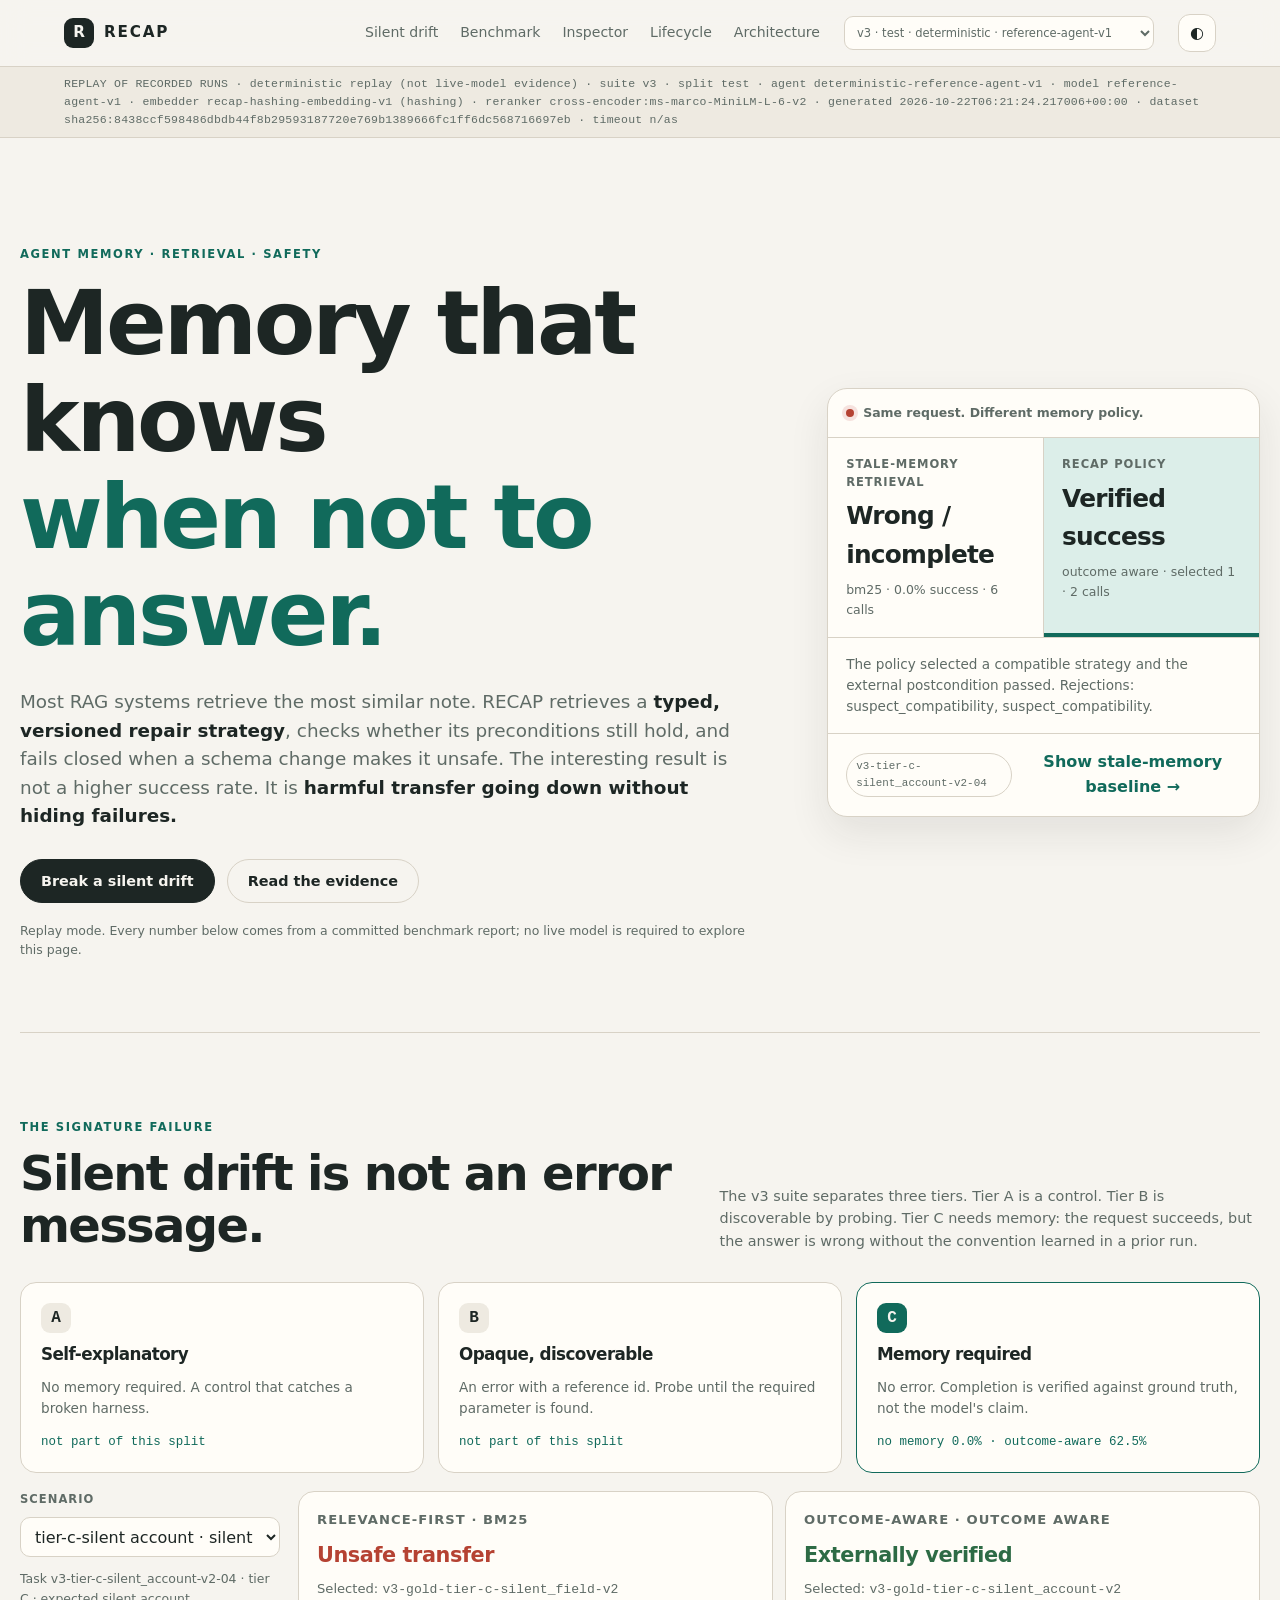
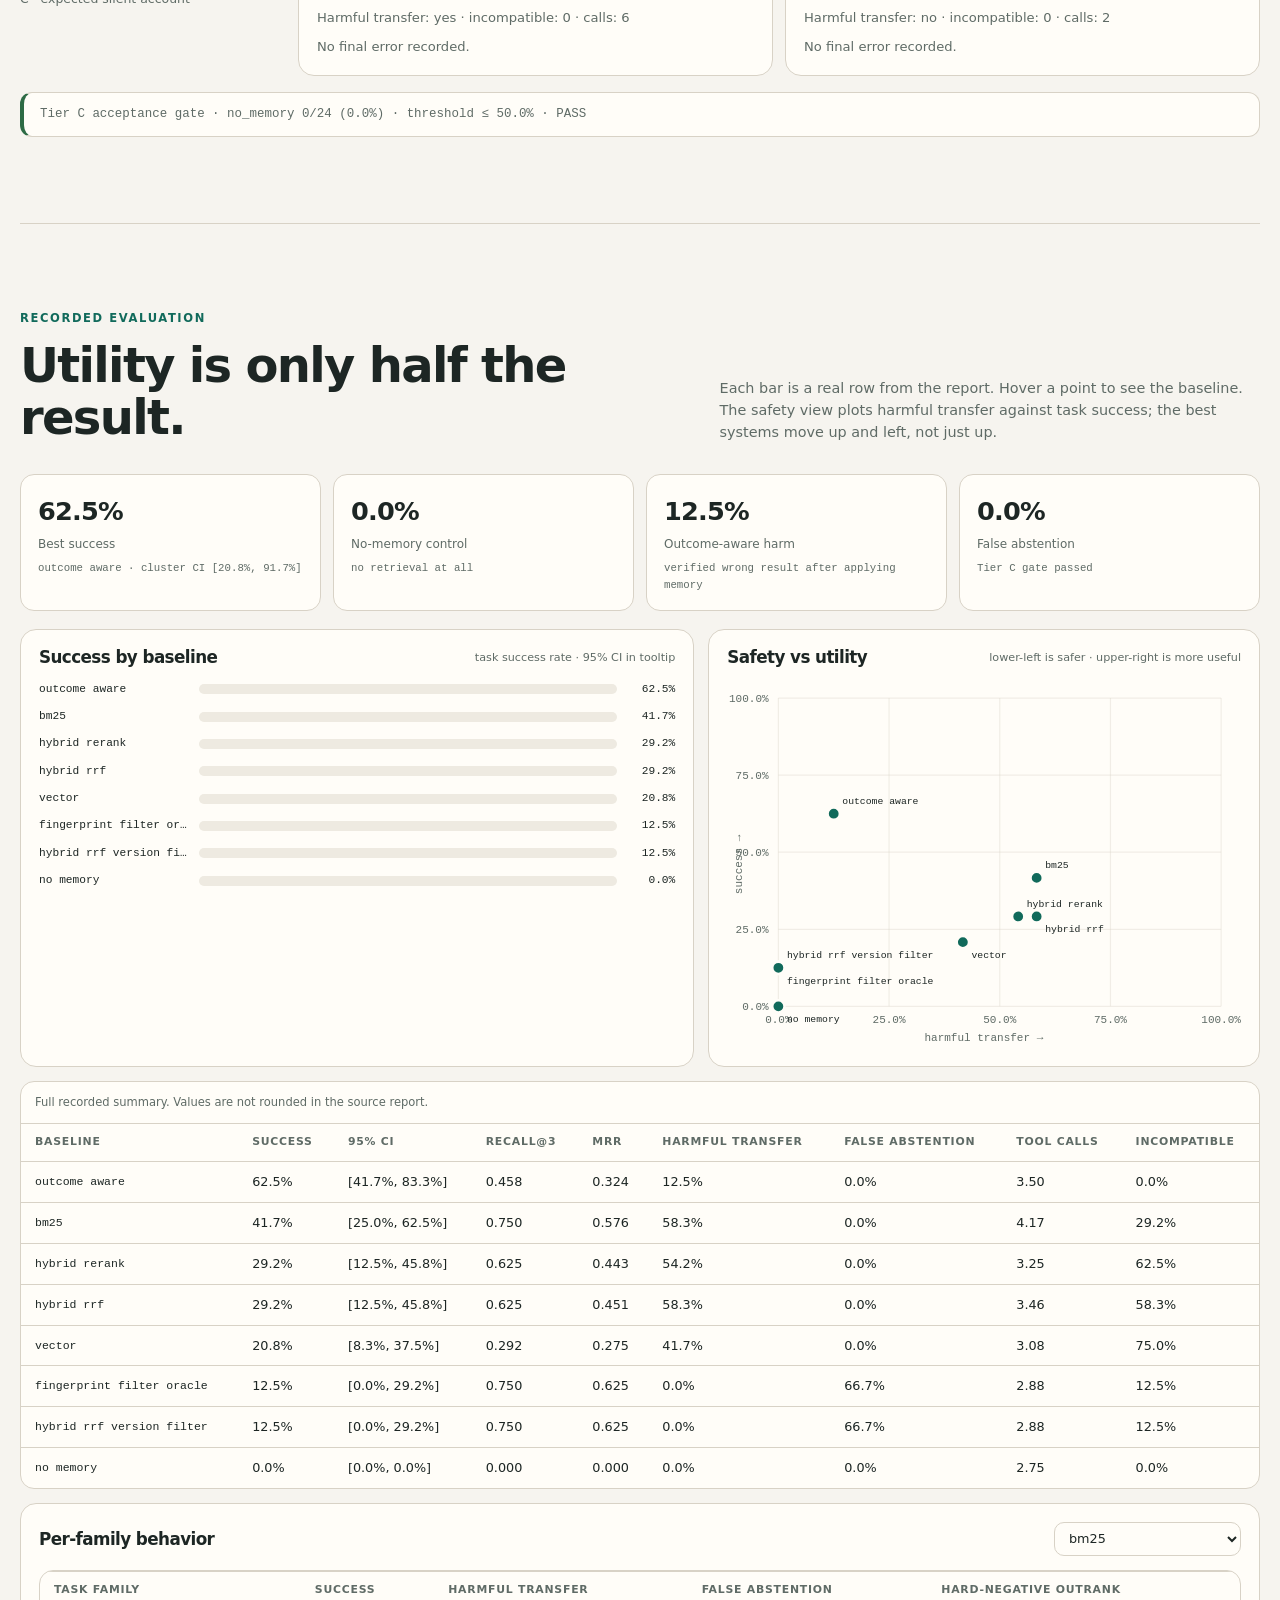
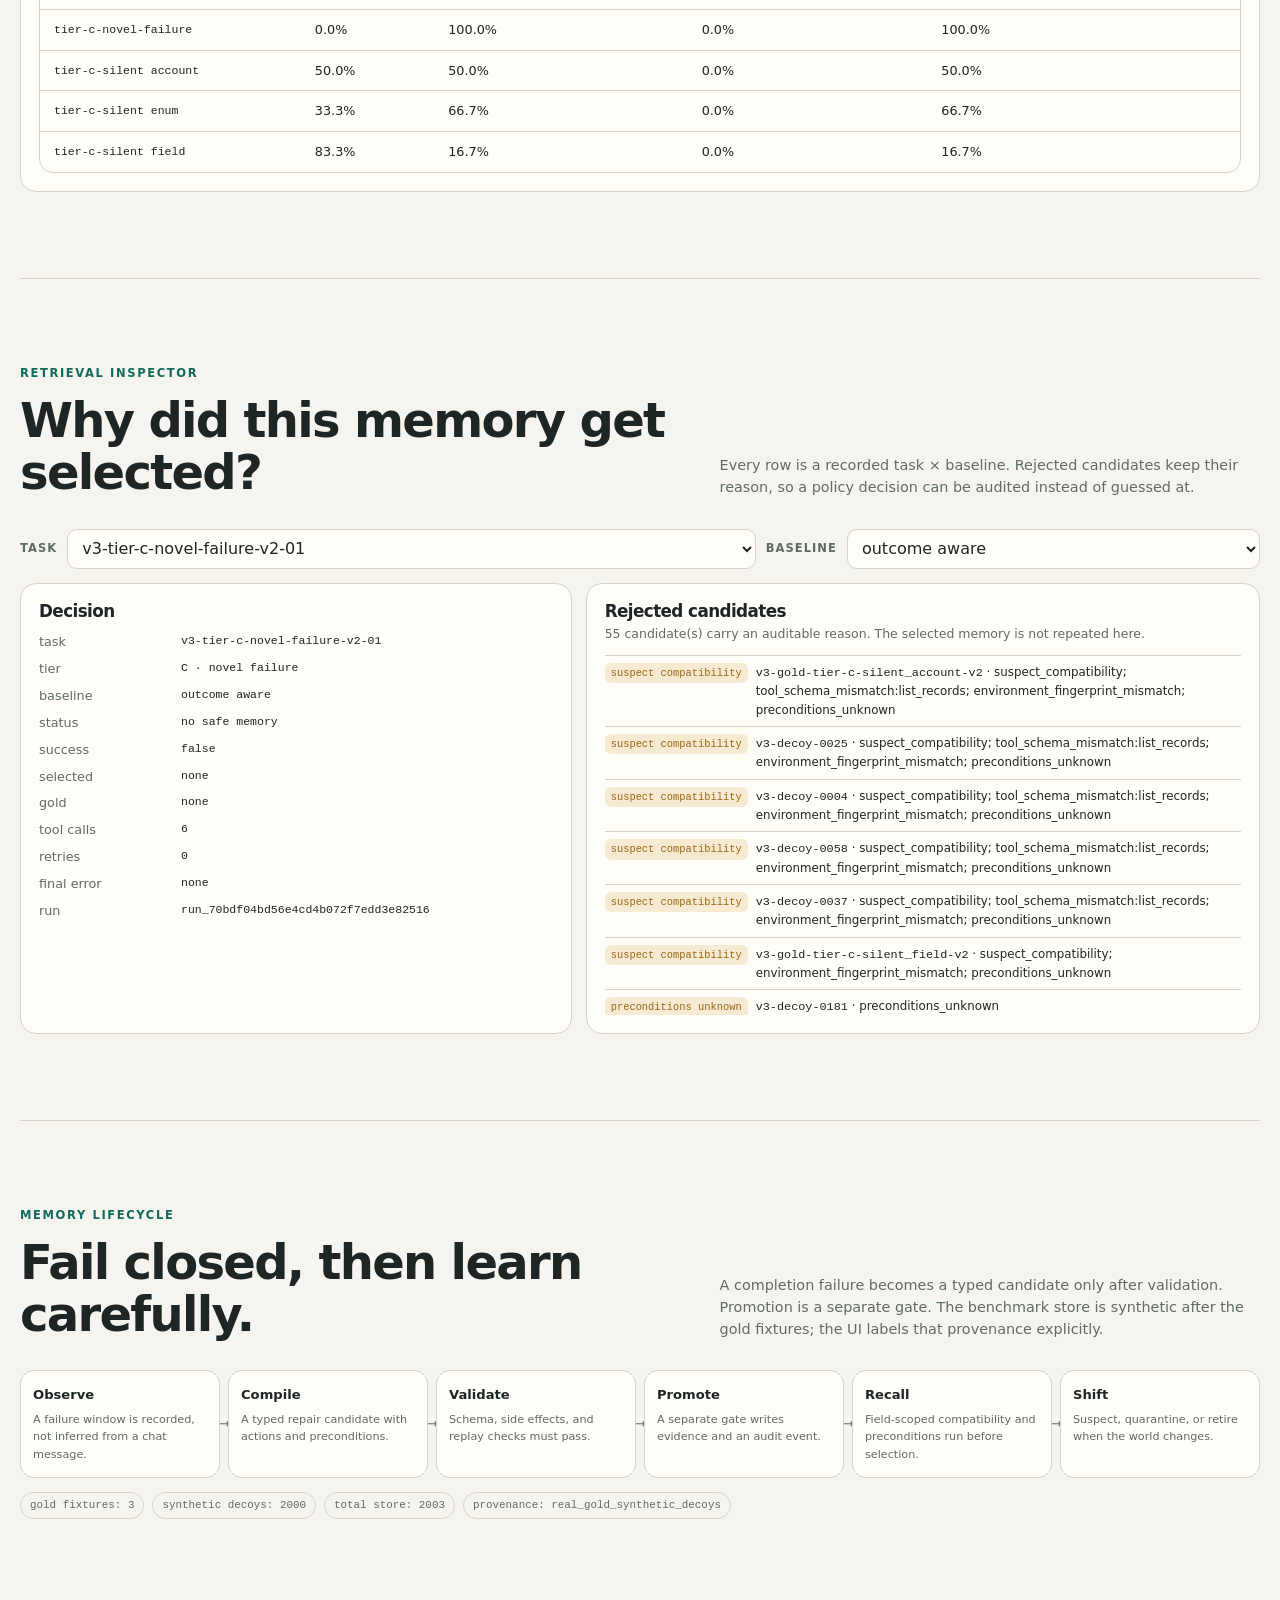
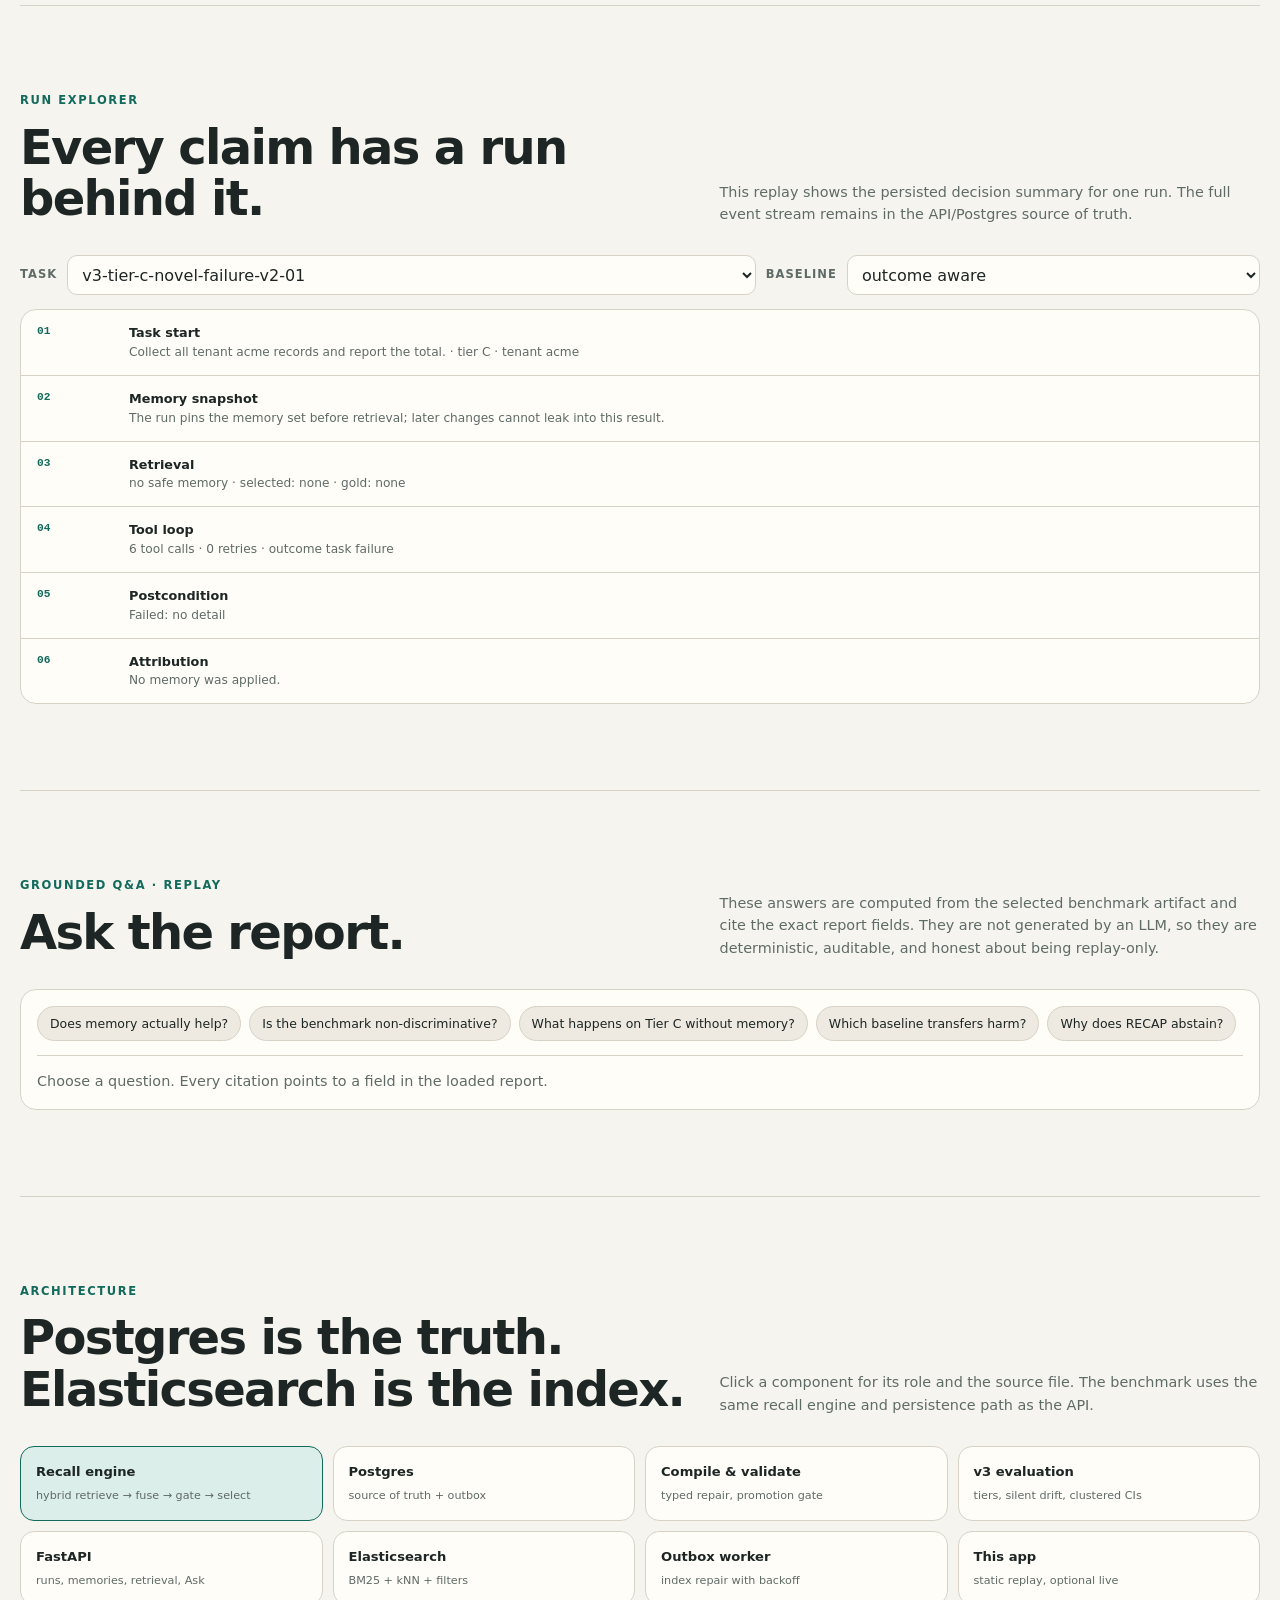
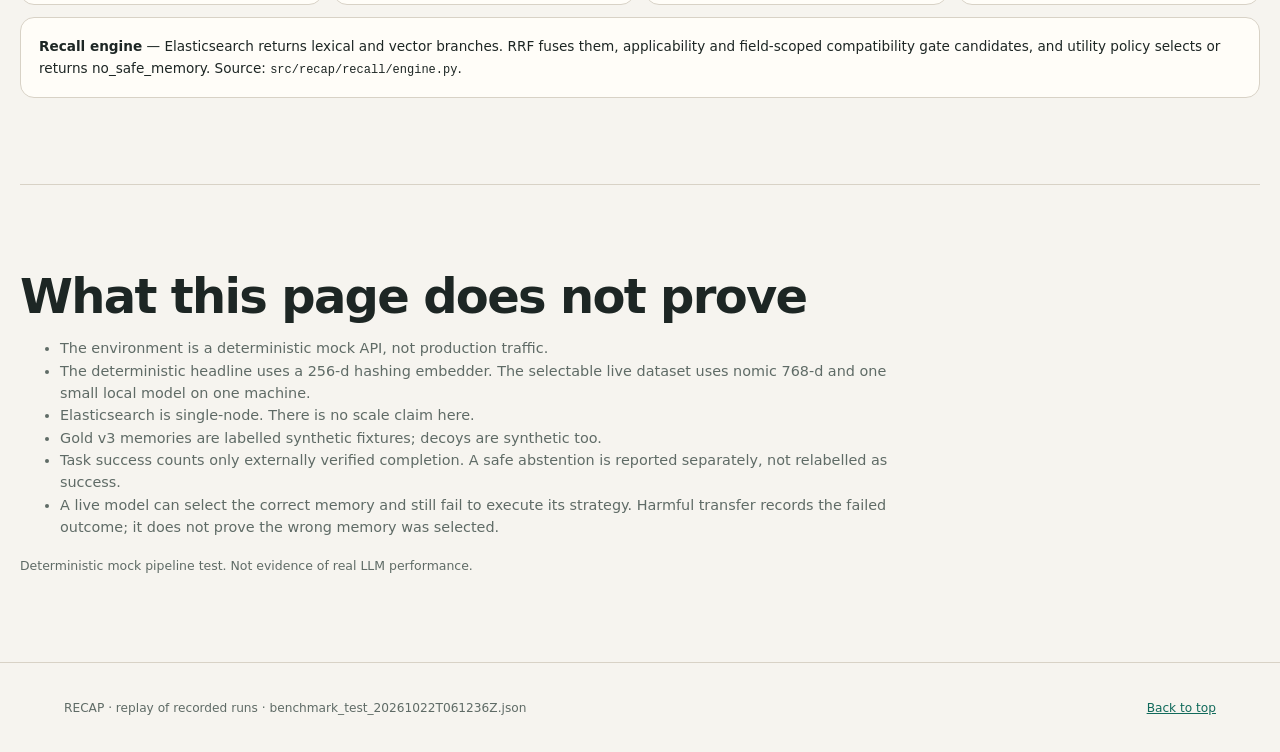
==== web/index.html @ ea6b13fa "Complete v3 benchmark, live evidence, replay app, and packaging" ====
<!doctype html>
<html lang="en">
  <head>
    <meta charset="utf-8" />
    <meta name="viewport" content="width=device-width, initial-scale=1" />
    <meta name="color-scheme" content="dark light" />
    <meta
      name="description"
      content="RECAP: inspect silent drift, retrieval decisions, and safety-vs-utility tradeoffs from recorded agent-memory benchmark runs."
    />
    <title>RECAP — agent memory that knows when not to answer</title>
    <link rel="icon" href="favicon.svg" type="image/svg+xml" />
    <link rel="stylesheet" href="styles.css" />
  </head>
  <body>
    <a class="skip-link" href="#main">Skip to content</a>
    <header class="site-header">
      <a class="brand" href="#top" aria-label="RECAP home">
        <span class="brand-mark" aria-hidden="true">R</span>
        <span>RECAP</span>
      </a>
      <nav aria-label="Primary navigation">
        <a href="#drift">Silent drift</a>
        <a href="#benchmark">Benchmark</a>
        <a href="#inspector">Inspector</a>
        <a href="#lifecycle">Lifecycle</a>
        <a href="#architecture">Architecture</a>
      </nav>
      <select class="dataset-select" id="dataset-select" aria-label="Recorded dataset"></select>
      <button class="theme-toggle" id="theme-toggle" type="button" aria-label="Toggle colour theme">
        <span aria-hidden="true">◐</span>
      </button>
    </header>

    <div class="provenance" id="provenance" role="status">
      Loading recorded run provenance…
    </div>

    <main id="main">
      <section class="hero" id="top">
        <div class="hero-copy">
          <p class="eyebrow">Agent memory · retrieval · safety</p>
          <h1>Memory that knows<br /><span>when not to answer.</span></h1>
          <p class="lede">
            Most RAG systems retrieve the most similar note. RECAP retrieves a
            <strong>typed, versioned repair strategy</strong>, checks whether its
            preconditions still hold, and fails closed when a schema change makes
            it unsafe. The interesting result is not a higher success rate. It is
            <strong>harmful transfer going down without hiding failures.</strong>
          </p>
          <div class="hero-actions">
            <a class="button primary" href="#drift">Break a silent drift</a>
            <a class="button ghost" href="#benchmark">Read the evidence</a>
          </div>
          <p class="micro">
            Replay mode. Every number below comes from a committed benchmark
            report; no live model is required to explore this page.
          </p>
        </div>
        <aside class="hero-card" aria-labelledby="hero-card-title">
          <div class="card-topline">
            <span class="dot danger"></span>
            <span id="hero-card-title">Same request. Different memory policy.</span>
          </div>
          <div class="compare-grid">
            <button class="compare-option" data-hero="naive" type="button">
              <span class="compare-label">Stale-memory retrieval</span>
              <strong id="hero-naive-result">—</strong>
              <span id="hero-naive-detail">—</span>
            </button>
            <button class="compare-option active" data-hero="recap" type="button">
              <span class="compare-label">RECAP policy</span>
              <strong id="hero-recap-result">—</strong>
              <span id="hero-recap-detail">—</span>
            </button>
          </div>
          <div class="hero-explain" id="hero-explain">
            The legacy parameter is accepted but silently ignored. The result looks
            successful while the record set is incomplete.
          </div>
          <div class="hero-footer">
            <span class="chip" id="hero-task">recorded task</span>
            <button class="link-button" id="hero-swap" type="button">Swap outcome →</button>
          </div>
        </aside>
      </section>

      <section class="section" id="drift">
        <div class="section-heading">
          <div>
            <p class="eyebrow">The signature failure</p>
            <h2>Silent drift is not an error message.</h2>
          </div>
          <p class="section-note">
            The v3 suite separates three tiers. Tier A is a control. Tier B is
            discoverable by probing. Tier C needs memory: the request succeeds, but
            the answer is wrong without the convention learned in a prior run.
          </p>
        </div>

        <div class="tier-grid" id="tier-grid">
          <article class="tier-card">
            <span class="tier">A</span>
            <h3>Self-explanatory</h3>
            <p>No memory required. A control that catches a broken harness.</p>
            <div class="tier-stat" id="tier-a">—</div>
          </article>
          <article class="tier-card">
            <span class="tier">B</span>
            <h3>Opaque, discoverable</h3>
            <p>An error with a reference id. Probe until the required parameter is found.</p>
            <div class="tier-stat" id="tier-b">—</div>
          </article>
          <article class="tier-card tier-c">
            <span class="tier">C</span>
            <h3>Memory required</h3>
            <p>No error. Completion is verified against ground truth, not the model's claim.</p>
            <div class="tier-stat" id="tier-c">—</div>
          </article>
        </div>

        <div class="drift-panel">
          <div class="drift-controls">
            <label for="drift-scenario">Scenario</label>
            <select id="drift-scenario"></select>
            <p class="hint" id="drift-hint">
              Pick a silent scenario to compare a relevance-only baseline with the
              outcome-aware policy on the same recorded task.
            </p>
          </div>
          <div class="drift-comparison" id="drift-comparison"></div>
        </div>

        <div class="gate" id="gate" aria-live="polite">Checking the v3 acceptance gate…</div>
      </section>

      <section class="section" id="benchmark">
        <div class="section-heading">
          <div>
            <p class="eyebrow">Recorded evaluation</p>
            <h2>Utility is only half the result.</h2>
          </div>
          <p class="section-note">
            Each bar is a real row from the report. Hover a point to see the
            baseline. The safety view plots harmful transfer against task success;
            the best systems move up and left, not just up.
          </p>
        </div>

        <div class="stat-row" id="stat-row"></div>

        <div class="chart-grid">
          <article class="panel">
            <div class="panel-heading">
              <h3>Success by baseline</h3>
              <span class="panel-caption">task success rate · 95% CI in tooltip</span>
            </div>
            <div class="bars" id="success-bars" role="img" aria-label="Task success rate by baseline"></div>
          </article>
          <article class="panel">
            <div class="panel-heading">
              <h3>Safety vs utility</h3>
              <span class="panel-caption">lower-left is safer · upper-right is more useful</span>
            </div>
            <div class="scatter-wrap">
              <svg id="scatter" viewBox="0 0 420 300" role="img" aria-label="Harmful transfer versus task success"></svg>
            </div>
          </article>
        </div>

        <div class="table-wrap">
          <table>
            <caption>Full recorded summary. Values are not rounded in the source report.</caption>
            <thead>
              <tr>
                <th scope="col">Baseline</th>
                <th scope="col">Success</th>
                <th scope="col">95% CI</th>
                <th scope="col">Recall@3</th>
                <th scope="col">MRR</th>
                <th scope="col">Harmful transfer</th>
                <th scope="col">False abstention</th>
                <th scope="col">Tool calls</th>
                <th scope="col">Incompatible</th>
              </tr>
            </thead>
            <tbody id="summary-body"></tbody>
          </table>
        </div>

        <div class="panel family-panel">
          <div class="panel-heading">
            <h3>Per-family behavior</h3>
            <select id="family-baseline" aria-label="Baseline for family table"></select>
          </div>
          <div class="table-wrap">
            <table>
              <thead>
                <tr>
                  <th scope="col">Task family</th>
                  <th scope="col">Success</th>
                  <th scope="col">Harmful transfer</th>
                  <th scope="col">False abstention</th>
                  <th scope="col">Hard-negative outrank</th>
                </tr>
              </thead>
              <tbody id="family-body"></tbody>
            </table>
          </div>
        </div>
      </section>

      <section class="section" id="inspector">
        <div class="section-heading">
          <div>
            <p class="eyebrow">Retrieval inspector</p>
            <h2>Why did this memory get selected?</h2>
          </div>
          <p class="section-note">
            Every row is a recorded task × baseline. Rejected candidates keep their
            reason, so a policy decision can be audited instead of guessed at.
          </p>
        </div>
        <div class="inspector-controls">
          <label for="inspect-task">Task</label>
          <select id="inspect-task"></select>
          <label for="inspect-baseline">Baseline</label>
          <select id="inspect-baseline"></select>
        </div>
        <div class="inspector" id="inspector-content"></div>
      </section>

      <section class="section" id="lifecycle">
        <div class="section-heading">
          <div>
            <p class="eyebrow">Memory lifecycle</p>
            <h2>Fail closed, then learn carefully.</h2>
          </div>
          <p class="section-note">
            A completion failure becomes a typed candidate only after validation.
            Promotion is a separate gate. The benchmark store is synthetic after
            the gold fixtures; the UI labels that provenance explicitly.
          </p>
        </div>
        <div class="lifecycle" id="lifecycle-flow" aria-label="Memory lifecycle"></div>
        <div class="store-strip" id="store-strip"></div>
      </section>

      <section class="section" id="runs">
        <div class="section-heading">
          <div>
            <p class="eyebrow">Run explorer</p>
            <h2>Every claim has a run behind it.</h2>
          </div>
          <p class="section-note">
            This replay shows the persisted decision summary for one run. The full
            event stream remains in the API/Postgres source of truth.
          </p>
        </div>
        <div class="inspector-controls">
          <label for="run-task">Task</label>
          <select id="run-task"></select>
          <label for="run-baseline">Baseline</label>
          <select id="run-baseline"></select>
        </div>
        <div class="timeline" id="timeline"></div>
      </section>

      <section class="section" id="ask">
        <div class="section-heading">
          <div>
            <p class="eyebrow">Grounded Q&amp;A · replay</p>
            <h2>Ask the report.</h2>
          </div>
          <p class="section-note">
            These answers are computed from the selected benchmark artifact and
            cite the exact report fields. They are not generated by an LLM, so they
            are deterministic, auditable, and honest about being replay-only.
          </p>
        </div>
        <div class="ask-box">
          <div class="ask-buttons" id="ask-buttons"></div>
          <div class="answer" id="answer" aria-live="polite">
            Choose a question. Every citation points to a field in the loaded report.
          </div>
        </div>
      </section>

      <section class="section" id="architecture">
        <div class="section-heading">
          <div>
            <p class="eyebrow">Architecture</p>
            <h2>Postgres is the truth. Elasticsearch is the index.</h2>
          </div>
          <p class="section-note">
            Click a component for its role and the source file. The benchmark uses
            the same recall engine and persistence path as the API.
          </p>
        </div>
        <div class="architecture" id="architecture-grid"></div>
      </section>

      <section class="section limitations">
        <h2>What this page does not prove</h2>
        <ul>
          <li>The environment is a deterministic mock API, not production traffic.</li>
          <li>The deterministic headline uses a 256-d hashing embedder. The selectable live dataset uses nomic 768-d and one small local model on one machine.</li>
          <li>Elasticsearch is single-node. There is no scale claim here.</li>
          <li>Gold v3 memories are labelled synthetic fixtures; decoys are synthetic too.</li>
          <li>Task success counts only externally verified completion. A safe abstention is reported separately, not relabelled as success.</li>
          <li>A live model can select the correct memory and still fail to execute its strategy. Harmful transfer records the failed outcome; it does not prove the wrong memory was selected.</li>
        </ul>
        <p class="micro" id="limitations-source"></p>
      </section>
    </main>

    <footer class="site-footer">
      <p>RECAP · replay of recorded runs · <span id="footer-source">source pending</span></p>
      <p><a href="#top">Back to top</a></p>
    </footer>

    <script src="app.js" defer></script>
  </body>
</html>
---- web/styles.css ----
:root {
  --bg: #f6f4ef;
  --surface: #fffdf8;
  --surface-2: #eeeae1;
  --ink: #1d2624;
  --muted: #5f6b66;
  --line: #d8d2c6;
  --accent: #116a5b;
  --accent-2: #0d4d43;
  --accent-soft: #dceee9;
  --danger: #b54232;
  --danger-soft: #f6e2de;
  --warn: #9a6614;
  --warn-soft: #f6ead3;
  --ok: #2d6b45;
  --shadow: 0 16px 40px rgba(29, 38, 36, 0.09);
  --radius: 20px;
  --mono: "Cascadia Code", "SFMono-Regular", Consolas, monospace;
  --sans: "Segoe UI", system-ui, -apple-system, sans-serif;
}

[data-theme="dark"] {
  --bg: #101614;
  --surface: #171f1c;
  --surface-2: #202a26;
  --ink: #edf3ef;
  --muted: #a7b5ae;
  --line: #33413b;
  --accent: #5fd0b7;
  --accent-2: #8de8d3;
  --accent-soft: #173a33;
  --danger: #f18d7f;
  --danger-soft: #3b211d;
  --warn: #e7b766;
  --warn-soft: #362b18;
  --ok: #84d9a8;
  --shadow: 0 16px 40px rgba(0, 0, 0, 0.35);
}

* {
  box-sizing: border-box;
}

html {
  scroll-behavior: smooth;
  scroll-padding-top: 88px;
}

body {
  margin: 0;
  background: var(--bg);
  color: var(--ink);
  font-family: var(--sans);
  line-height: 1.55;
  -webkit-font-smoothing: antialiased;
}

a {
  color: inherit;
}

button,
select {
  font: inherit;
}

.skip-link {
  position: absolute;
  left: -999px;
  top: 12px;
  z-index: 20;
  background: var(--surface);
  padding: 10px 16px;
  border-radius: 10px;
}

.skip-link:focus {
  left: 12px;
}

.site-header {
  position: sticky;
  top: 0;
  z-index: 10;
  display: flex;
  align-items: center;
  gap: 24px;
  padding: 14px clamp(18px, 5vw, 64px);
  background: color-mix(in srgb, var(--bg) 88%, transparent);
  backdrop-filter: blur(14px);
  border-bottom: 1px solid var(--line);
}

.brand {
  display: flex;
  align-items: center;
  gap: 10px;
  text-decoration: none;
  font-weight: 800;
  letter-spacing: 0.12em;
  font-size: 0.95rem;
}

.brand-mark {
  display: grid;
  place-items: center;
  width: 30px;
  height: 30px;
  border-radius: 9px;
  background: var(--ink);
  color: var(--bg);
  font-weight: 900;
  letter-spacing: 0;
}

.site-header nav {
  display: flex;
  gap: 22px;
  margin-left: auto;
  font-size: 0.88rem;
}

.site-header nav a {
  color: var(--muted);
  text-decoration: none;
}

.site-header nav a:hover,
.site-header nav a:focus-visible {
  color: var(--accent);
}

.theme-toggle {
  border: 1px solid var(--line);
  background: var(--surface);
  color: var(--ink);
  width: 38px;
  height: 38px;
  border-radius: 12px;
  cursor: pointer;
}

.dataset-select {
  width: auto;
  max-width: 310px;
  min-height: 34px;
  padding: 4px 8px;
  border: 1px solid var(--line);
  border-radius: 9px;
  background: var(--surface);
  color: var(--muted);
  font-size: 0.72rem;
}

@media (max-width: 900px) {
  .dataset-select {
    display: none;
  }
}

.provenance {
  padding: 8px clamp(18px, 5vw, 64px);
  background: var(--surface-2);
  border-bottom: 1px solid var(--line);
  color: var(--muted);
  font-family: var(--mono);
  font-size: 0.72rem;
  letter-spacing: 0.02em;
  overflow-wrap: anywhere;
}

main {
  width: min(1240px, calc(100% - 36px));
  margin: 0 auto;
}

.hero {
  display: grid;
  grid-template-columns: minmax(0, 1.35fr) minmax(300px, 0.8fr);
  gap: clamp(28px, 6vw, 80px);
  align-items: center;
  padding: clamp(48px, 9vw, 108px) 0 clamp(38px, 6vw, 72px);
}

.eyebrow {
  margin: 0 0 12px;
  text-transform: uppercase;
  letter-spacing: 0.14em;
  font-size: 0.72rem;
  font-weight: 800;
  color: var(--accent);
}

h1,
h2,
h3 {
  line-height: 1.08;
  letter-spacing: -0.035em;
}

h1 {
  margin: 0;
  font-size: clamp(2.7rem, 7vw, 5.6rem);
  font-weight: 850;
}

h1 span {
  color: var(--accent);
}

h2 {
  margin: 0;
  font-size: clamp(1.8rem, 4vw, 3rem);
}

h3 {
  margin: 0;
  font-size: 1.05rem;
}

.lede {
  max-width: 62ch;
  margin: 26px 0 0;
  color: var(--muted);
  font-size: clamp(1rem, 1.6vw, 1.15rem);
}

.lede strong {
  color: var(--ink);
}

.hero-actions {
  display: flex;
  flex-wrap: wrap;
  gap: 12px;
  margin-top: 28px;
}

.button {
  display: inline-flex;
  align-items: center;
  justify-content: center;
  min-height: 44px;
  padding: 0 20px;
  border-radius: 999px;
  border: 1px solid var(--line);
  text-decoration: none;
  font-weight: 700;
  font-size: 0.9rem;
}

.button.primary {
  background: var(--ink);
  color: var(--bg);
  border-color: var(--ink);
}

.button.ghost {
  background: transparent;
}

.button:hover,
.button:focus-visible {
  transform: translateY(-1px);
}

.micro {
  margin: 18px 0 0;
  color: var(--muted);
  font-size: 0.78rem;
}

.hero-card {
  border: 1px solid var(--line);
  border-radius: var(--radius);
  background: var(--surface);
  box-shadow: var(--shadow);
  overflow: hidden;
}

.card-topline {
  display: flex;
  align-items: center;
  gap: 9px;
  padding: 14px 18px;
  border-bottom: 1px solid var(--line);
  font-size: 0.78rem;
  font-weight: 700;
  color: var(--muted);
}

.dot {
  width: 8px;
  height: 8px;
  border-radius: 50%;
  display: inline-block;
}

.dot.danger {
  background: var(--danger);
  box-shadow: 0 0 0 4px var(--danger-soft);
}

.compare-grid {
  display: grid;
  grid-template-columns: 1fr 1fr;
  gap: 1px;
  background: var(--line);
}

.compare-option {
  display: flex;
  flex-direction: column;
  gap: 6px;
  min-height: 150px;
  padding: 18px;
  border: 0;
  background: var(--surface);
  color: var(--ink);
  text-align: left;
  cursor: pointer;
}

.compare-option.active {
  background: var(--accent-soft);
  box-shadow: inset 0 -4px 0 var(--accent);
}

.compare-label {
  color: var(--muted);
  font-size: 0.72rem;
  text-transform: uppercase;
  letter-spacing: 0.08em;
  font-weight: 800;
}

.compare-option strong {
  font-size: 1.55rem;
  letter-spacing: -0.03em;
}

.compare-option span:last-child {
  color: var(--muted);
  font-size: 0.78rem;
}

.hero-explain {
  min-height: 78px;
  padding: 16px 18px;
  border-top: 1px solid var(--line);
  color: var(--muted);
  font-size: 0.85rem;
}

.hero-footer {
  display: flex;
  align-items: center;
  justify-content: space-between;
  gap: 12px;
  padding: 12px 18px;
  border-top: 1px solid var(--line);
}

.chip {
  display: inline-flex;
  align-items: center;
  gap: 6px;
  border: 1px solid var(--line);
  border-radius: 999px;
  padding: 4px 9px;
  font-family: var(--mono);
  font-size: 0.68rem;
  color: var(--muted);
  overflow-wrap: anywhere;
}

.link-button {
  border: 0;
  background: transparent;
  color: var(--accent);
  font-weight: 700;
  cursor: pointer;
  padding: 4px;
}

.section {
  padding: clamp(42px, 7vw, 86px) 0;
  border-top: 1px solid var(--line);
}

.section-heading {
  display: grid;
  grid-template-columns: minmax(0, 1fr) minmax(260px, 0.8fr);
  gap: 24px;
  align-items: end;
  margin-bottom: 30px;
}

.section-note {
  margin: 0;
  color: var(--muted);
  font-size: 0.9rem;
}

.tier-grid {
  display: grid;
  grid-template-columns: repeat(3, 1fr);
  gap: 14px;
}

.tier-card {
  padding: 20px;
  border: 1px solid var(--line);
  border-radius: 16px;
  background: var(--surface);
}

.tier-card.tier-c {
  border-color: var(--accent);
}

.tier {
  display: inline-grid;
  place-items: center;
  width: 30px;
  height: 30px;
  margin-bottom: 12px;
  border-radius: 9px;
  background: var(--surface-2);
  font-family: var(--mono);
  font-weight: 800;
}

.tier-card.tier-c .tier {
  background: var(--accent);
  color: var(--bg);
}

.tier-card p {
  color: var(--muted);
  font-size: 0.85rem;
}

.tier-stat {
  margin-top: 14px;
  font-family: var(--mono);
  font-size: 0.78rem;
  color: var(--accent);
}

.drift-panel {
  display: grid;
  grid-template-columns: 260px minmax(0, 1fr);
  gap: 18px;
  margin-top: 18px;
}

.drift-controls,
.inspector-controls {
  display: flex;
  flex-direction: column;
  gap: 8px;
}

label {
  color: var(--muted);
  font-size: 0.72rem;
  text-transform: uppercase;
  letter-spacing: 0.09em;
  font-weight: 800;
}

select {
  width: 100%;
  min-height: 40px;
  padding: 7px 10px;
  border: 1px solid var(--line);
  border-radius: 10px;
  background: var(--surface);
  color: var(--ink);
}

.hint {
  color: var(--muted);
  font-size: 0.78rem;
  margin: 4px 0 0;
}

.drift-comparison {
  display: grid;
  grid-template-columns: repeat(2, minmax(0, 1fr));
  gap: 12px;
}

.compare-card {
  padding: 18px;
  border: 1px solid var(--line);
  border-radius: 16px;
  background: var(--surface);
}

.compare-card h4 {
  margin: 0 0 8px;
  font-size: 0.82rem;
  text-transform: uppercase;
  letter-spacing: 0.08em;
  color: var(--muted);
}

.compare-card .verdict {
  font-size: 1.3rem;
  font-weight: 800;
  letter-spacing: -0.02em;
}

.verdict.bad {
  color: var(--danger);
}

.verdict.good {
  color: var(--ok);
}

.compare-card p {
  margin: 8px 0 0;
  color: var(--muted);
  font-size: 0.82rem;
}

.gate {
  margin-top: 16px;
  padding: 12px 16px;
  border: 1px solid var(--line);
  border-left: 4px solid var(--accent);
  border-radius: 12px;
  background: var(--surface);
  font-family: var(--mono);
  font-size: 0.78rem;
  color: var(--muted);
}

.stat-row {
  display: grid;
  grid-template-columns: repeat(4, 1fr);
  gap: 12px;
  margin-bottom: 18px;
}

.stat {
  padding: 17px;
  border: 1px solid var(--line);
  border-radius: 14px;
  background: var(--surface);
}

.stat .value {
  display: block;
  font-size: 1.6rem;
  font-weight: 800;
  letter-spacing: -0.03em;
}

.stat .label {
  color: var(--muted);
  font-size: 0.75rem;
}

.stat .detail {
  display: block;
  margin-top: 4px;
  color: var(--muted);
  font-family: var(--mono);
  font-size: 0.67rem;
}

.chart-grid {
  display: grid;
  grid-template-columns: 1.1fr 0.9fr;
  gap: 14px;
}

.panel {
  padding: 18px;
  border: 1px solid var(--line);
  border-radius: 16px;
  background: var(--surface);
}

.panel-heading {
  display: flex;
  align-items: center;
  justify-content: space-between;
  gap: 12px;
  margin-bottom: 14px;
}

.panel-heading select {
  width: auto;
  max-width: 55%;
  min-height: 34px;
  font-size: 0.8rem;
}

.panel-caption {
  color: var(--muted);
  font-size: 0.7rem;
}

.bars {
  display: flex;
  flex-direction: column;
  gap: 10px;
}

.bar-row {
  display: grid;
  grid-template-columns: 150px minmax(0, 1fr) 48px;
  align-items: center;
  gap: 10px;
  font-size: 0.78rem;
}

.bar-label {
  overflow: hidden;
  text-overflow: ellipsis;
  white-space: nowrap;
  font-family: var(--mono);
  font-size: 0.7rem;
}

.bar-track {
  height: 10px;
  border-radius: 999px;
  background: var(--surface-2);
  overflow: hidden;
}

.bar-fill {
  height: 100%;
  border-radius: inherit;
  background: var(--accent);
}

.bar-value {
  text-align: right;
  font-family: var(--mono);
  font-size: 0.7rem;
}

.scatter-wrap svg {
  width: 100%;
  height: auto;
  display: block;
}

.scatter-axis {
  stroke: var(--line);
  stroke-width: 1;
}

.scatter-tick {
  fill: var(--muted);
  font-size: 9px;
  font-family: var(--mono);
}

.scatter-point {
  cursor: pointer;
}

.scatter-point circle {
  fill: var(--accent);
  stroke: var(--surface);
  stroke-width: 2;
}

.scatter-point text {
  fill: var(--ink);
  font-size: 8px;
  font-family: var(--mono);
}

.table-wrap {
  overflow-x: auto;
  margin-top: 14px;
  border: 1px solid var(--line);
  border-radius: 14px;
  background: var(--surface);
}

table {
  width: 100%;
  border-collapse: collapse;
  min-width: 820px;
  font-size: 0.8rem;
}

caption {
  text-align: left;
  padding: 12px 14px;
  color: var(--muted);
  font-size: 0.72rem;
}

th,
td {
  padding: 10px 14px;
  border-top: 1px solid var(--line);
  text-align: left;
  white-space: nowrap;
}

th {
  color: var(--muted);
  font-size: 0.68rem;
  text-transform: uppercase;
  letter-spacing: 0.07em;
}

td:first-child {
  font-family: var(--mono);
  font-size: 0.72rem;
}

tbody tr:hover {
  background: var(--surface-2);
}

.family-panel {
  margin-top: 14px;
}

.inspector-controls {
  display: grid;
  grid-template-columns: auto minmax(180px, 1fr) auto minmax(160px, 0.6fr);
  align-items: center;
  gap: 10px;
  margin-bottom: 14px;
}

.inspector {
  display: grid;
  grid-template-columns: 0.9fr 1.1fr;
  gap: 14px;
}

.inspect-card {
  padding: 18px;
  border: 1px solid var(--line);
  border-radius: 16px;
  background: var(--surface);
}

.kv {
  display: grid;
  grid-template-columns: 130px minmax(0, 1fr);
  gap: 7px 12px;
  font-size: 0.8rem;
}

.kv dt {
  color: var(--muted);
}

.kv dd {
  margin: 0;
  font-family: var(--mono);
  font-size: 0.72rem;
  overflow-wrap: anywhere;
}

.rejections {
  list-style: none;
  padding: 0;
  margin: 12px 0 0;
  max-height: 360px;
  overflow: auto;
}

.rejections li {
  display: flex;
  align-items: flex-start;
  gap: 8px;
  padding: 7px 0;
  border-top: 1px solid var(--line);
  font-size: 0.74rem;
}

.reason {
  flex: 0 0 auto;
  padding: 2px 6px;
  border-radius: 6px;
  background: var(--warn-soft);
  color: var(--warn);
  font-family: var(--mono);
  font-size: 0.65rem;
}

.lifecycle {
  display: grid;
  grid-template-columns: repeat(6, minmax(0, 1fr));
  gap: 8px;
}

.lifecycle-node {
  position: relative;
  padding: 14px 12px;
  border: 1px solid var(--line);
  border-radius: 14px;
  background: var(--surface);
  min-height: 94px;
}

.lifecycle-node::after {
  content: "→";
  position: absolute;
  right: -11px;
  top: 50%;
  transform: translateY(-50%);
  color: var(--muted);
  font-size: 0.8rem;
}

.lifecycle-node:last-child::after {
  content: "";
}

.lifecycle-node strong {
  display: block;
  font-size: 0.82rem;
}

.lifecycle-node span {
  display: block;
  margin-top: 5px;
  color: var(--muted);
  font-size: 0.7rem;
}

.store-strip {
  display: flex;
  flex-wrap: wrap;
  gap: 8px;
  margin-top: 14px;
}

.store-strip .chip {
  font-size: 0.68rem;
}

.timeline {
  display: flex;
  flex-direction: column;
  gap: 0;
  border: 1px solid var(--line);
  border-radius: 16px;
  overflow: hidden;
  background: var(--surface);
}

.timeline-step {
  display: grid;
  grid-template-columns: 78px minmax(0, 1fr);
  gap: 14px;
  padding: 13px 16px;
  border-top: 1px solid var(--line);
  font-size: 0.8rem;
}

.timeline-step:first-child {
  border-top: 0;
}

.timeline-step .step-no {
  color: var(--accent);
  font-family: var(--mono);
  font-size: 0.7rem;
  font-weight: 700;
}

.timeline-step .step-detail {
  color: var(--muted);
  font-size: 0.76rem;
}

.ask-box {
  border: 1px solid var(--line);
  border-radius: 16px;
  background: var(--surface);
  padding: 16px;
}

.ask-buttons {
  display: flex;
  flex-wrap: wrap;
  gap: 8px;
}

.ask-buttons button {
  border: 1px solid var(--line);
  border-radius: 999px;
  background: var(--surface-2);
  color: var(--ink);
  padding: 7px 12px;
  font-size: 0.78rem;
  cursor: pointer;
}

.ask-buttons button:hover,
.ask-buttons button:focus-visible {
  border-color: var(--accent);
}

.answer {
  margin-top: 14px;
  padding-top: 14px;
  border-top: 1px solid var(--line);
  color: var(--muted);
  font-size: 0.9rem;
}

.answer strong {
  color: var(--ink);
}

.citation {
  display: inline-block;
  margin: 4px 4px 0 0;
  padding: 2px 6px;
  border-radius: 6px;
  background: var(--accent-soft);
  color: var(--accent);
  font-family: var(--mono);
  font-size: 0.67rem;
}

.architecture {
  display: grid;
  grid-template-columns: repeat(4, 1fr);
  gap: 10px;
}

.arch-card {
  text-align: left;
  padding: 15px;
  border: 1px solid var(--line);
  border-radius: 14px;
  background: var(--surface);
  color: var(--ink);
  cursor: pointer;
}

.arch-card:hover,
.arch-card:focus-visible,
.arch-card.active {
  border-color: var(--accent);
  background: var(--accent-soft);
}

.arch-card strong {
  display: block;
  font-size: 0.82rem;
}

.arch-card span {
  display: block;
  margin-top: 5px;
  color: var(--muted);
  font-size: 0.7rem;
}

.arch-detail {
  margin-top: 12px;
  padding: 18px;
  border: 1px solid var(--line);
  border-radius: 14px;
  background: var(--surface);
  font-size: 0.85rem;
}

.arch-detail code {
  font-family: var(--mono);
  font-size: 0.75rem;
}

.limitations ul {
  max-width: 900px;
  color: var(--muted);
  font-size: 0.9rem;
}

.site-footer {
  display: flex;
  justify-content: space-between;
  gap: 16px;
  padding: 24px clamp(18px, 5vw, 64px);
  border-top: 1px solid var(--line);
  color: var(--muted);
  font-size: 0.76rem;
}

.site-footer a {
  color: var(--accent);
}

@media (max-width: 980px) {
  .hero,
  .section-heading,
  .chart-grid,
  .inspector {
    grid-template-columns: 1fr;
  }

  .hero {
    padding-top: 48px;
  }

  .tier-grid,
  .stat-row {
    grid-template-columns: repeat(2, 1fr);
  }

  .lifecycle {
    grid-template-columns: repeat(3, 1fr);
  }

  .architecture {
    grid-template-columns: repeat(2, 1fr);
  }

  .drift-panel {
    grid-template-columns: 1fr;
  }

  .site-header nav {
    display: none;
  }
}

@media (max-width: 640px) {
  .tier-grid,
  .stat-row,
  .drift-comparison,
  .lifecycle,
  .architecture,
  .inspector-controls {
    grid-template-columns: 1fr;
  }

  .bar-row {
    grid-template-columns: 105px minmax(0, 1fr) 44px;
  }

  .lifecycle-node::after {
    content: "↓";
    right: auto;
    left: 50%;
    top: auto;
    bottom: -12px;
    transform: translateX(-50%);
  }

  .site-footer {
    flex-direction: column;
  }
}

@media (prefers-reduced-motion: reduce) {
  html {
    scroll-behavior: auto;
  }

  * {
    transition: none !important;
  }
}
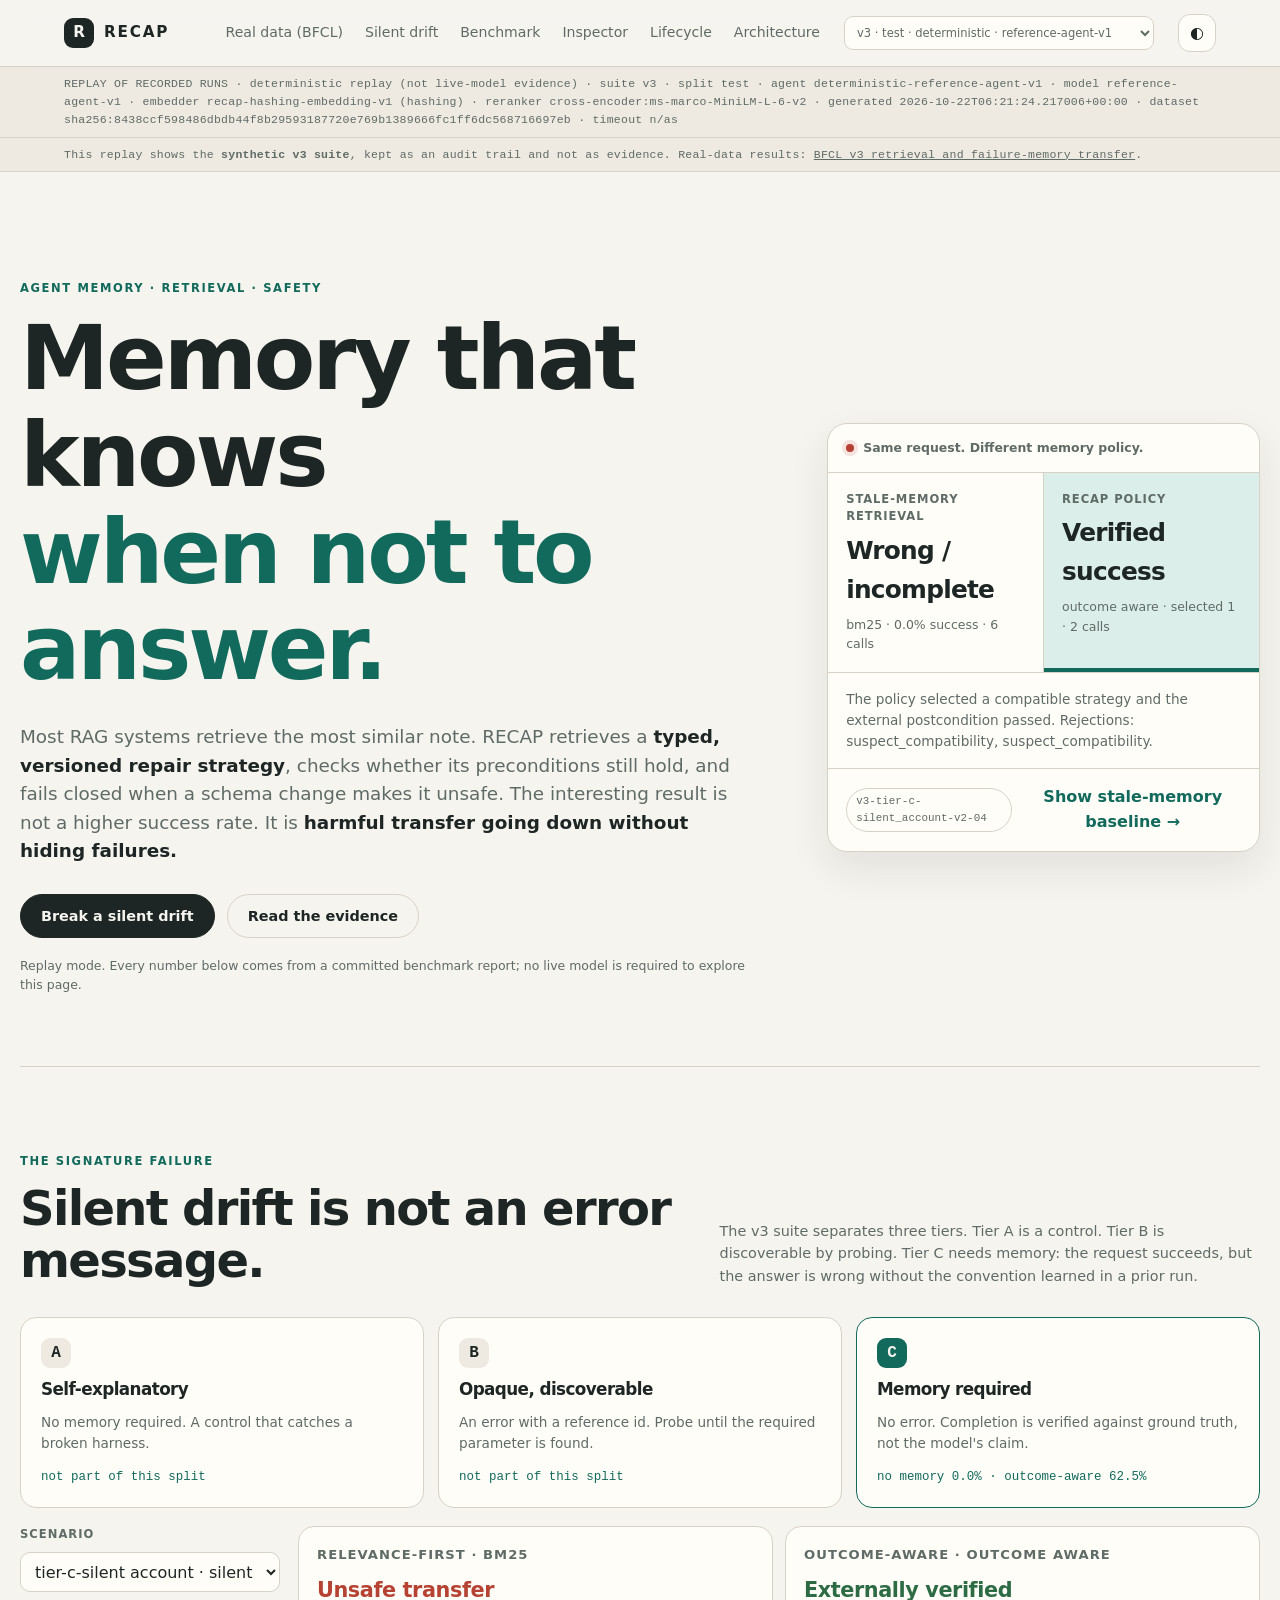
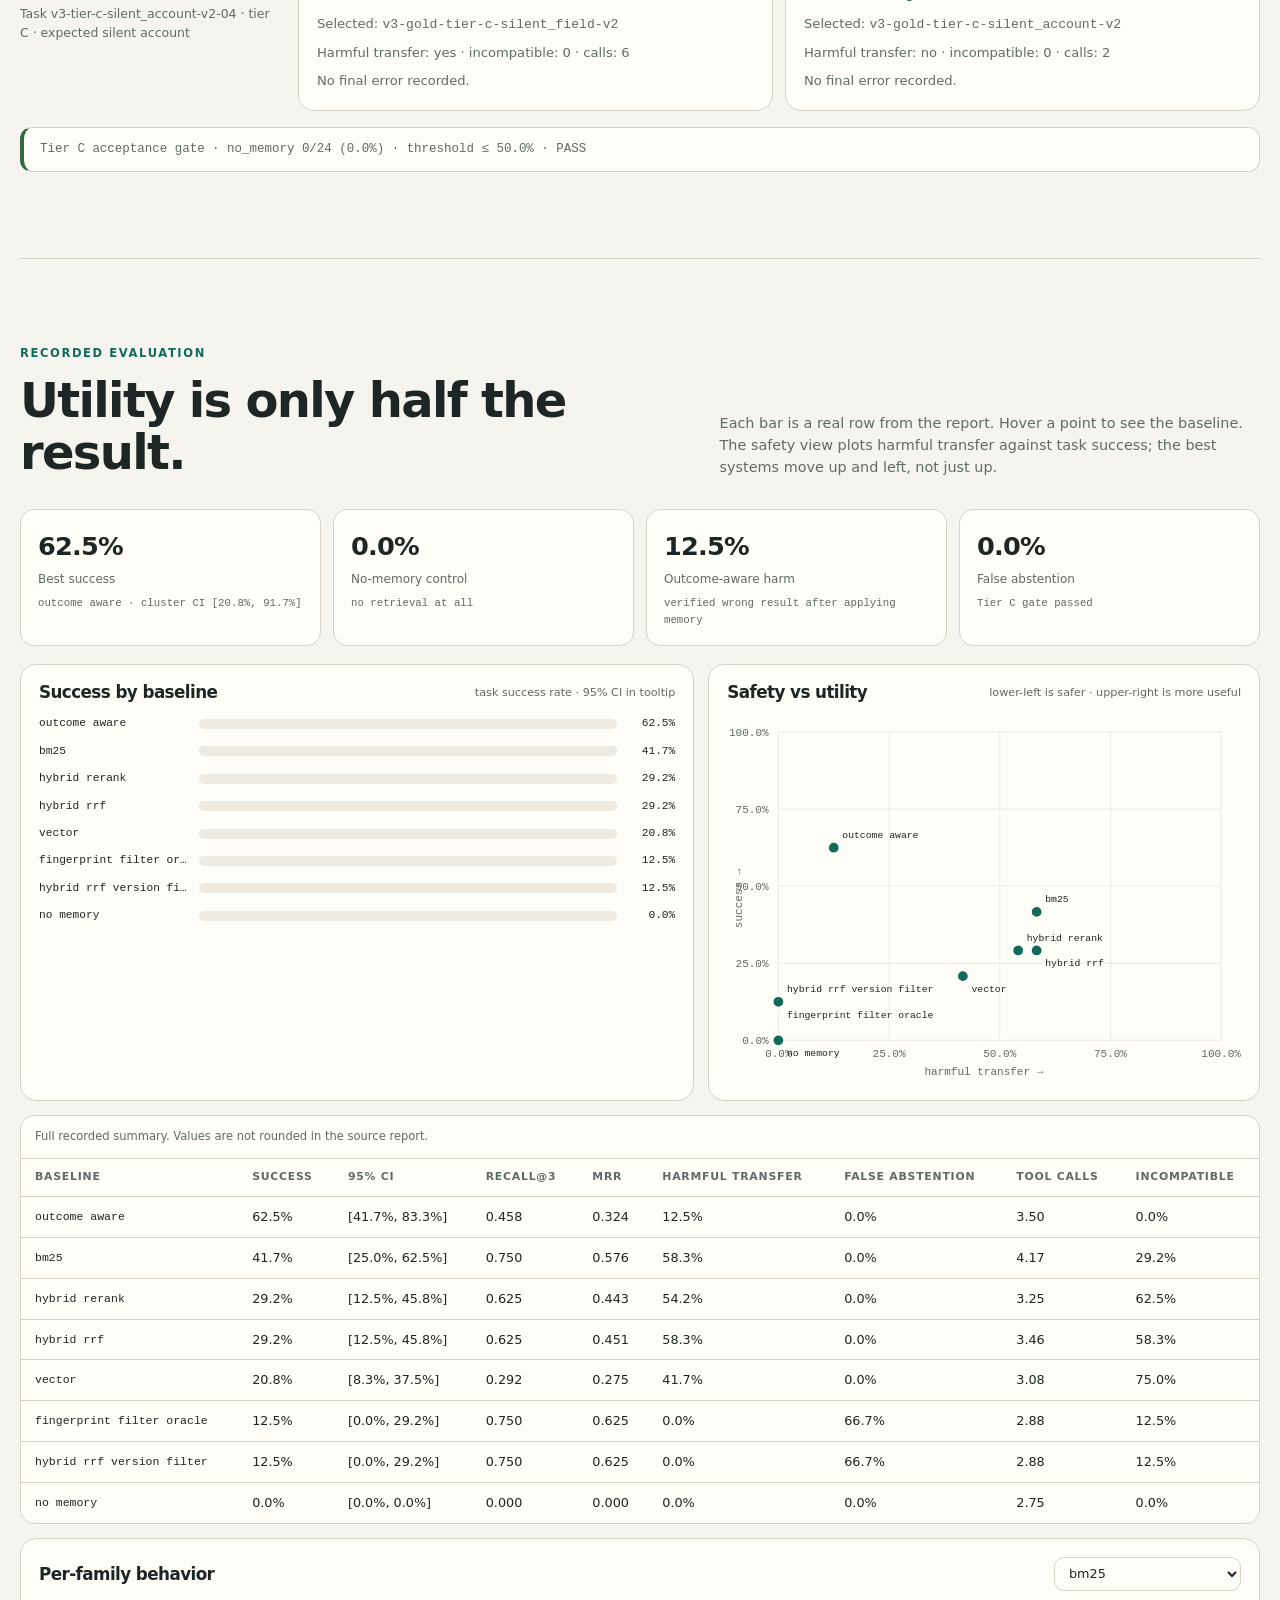
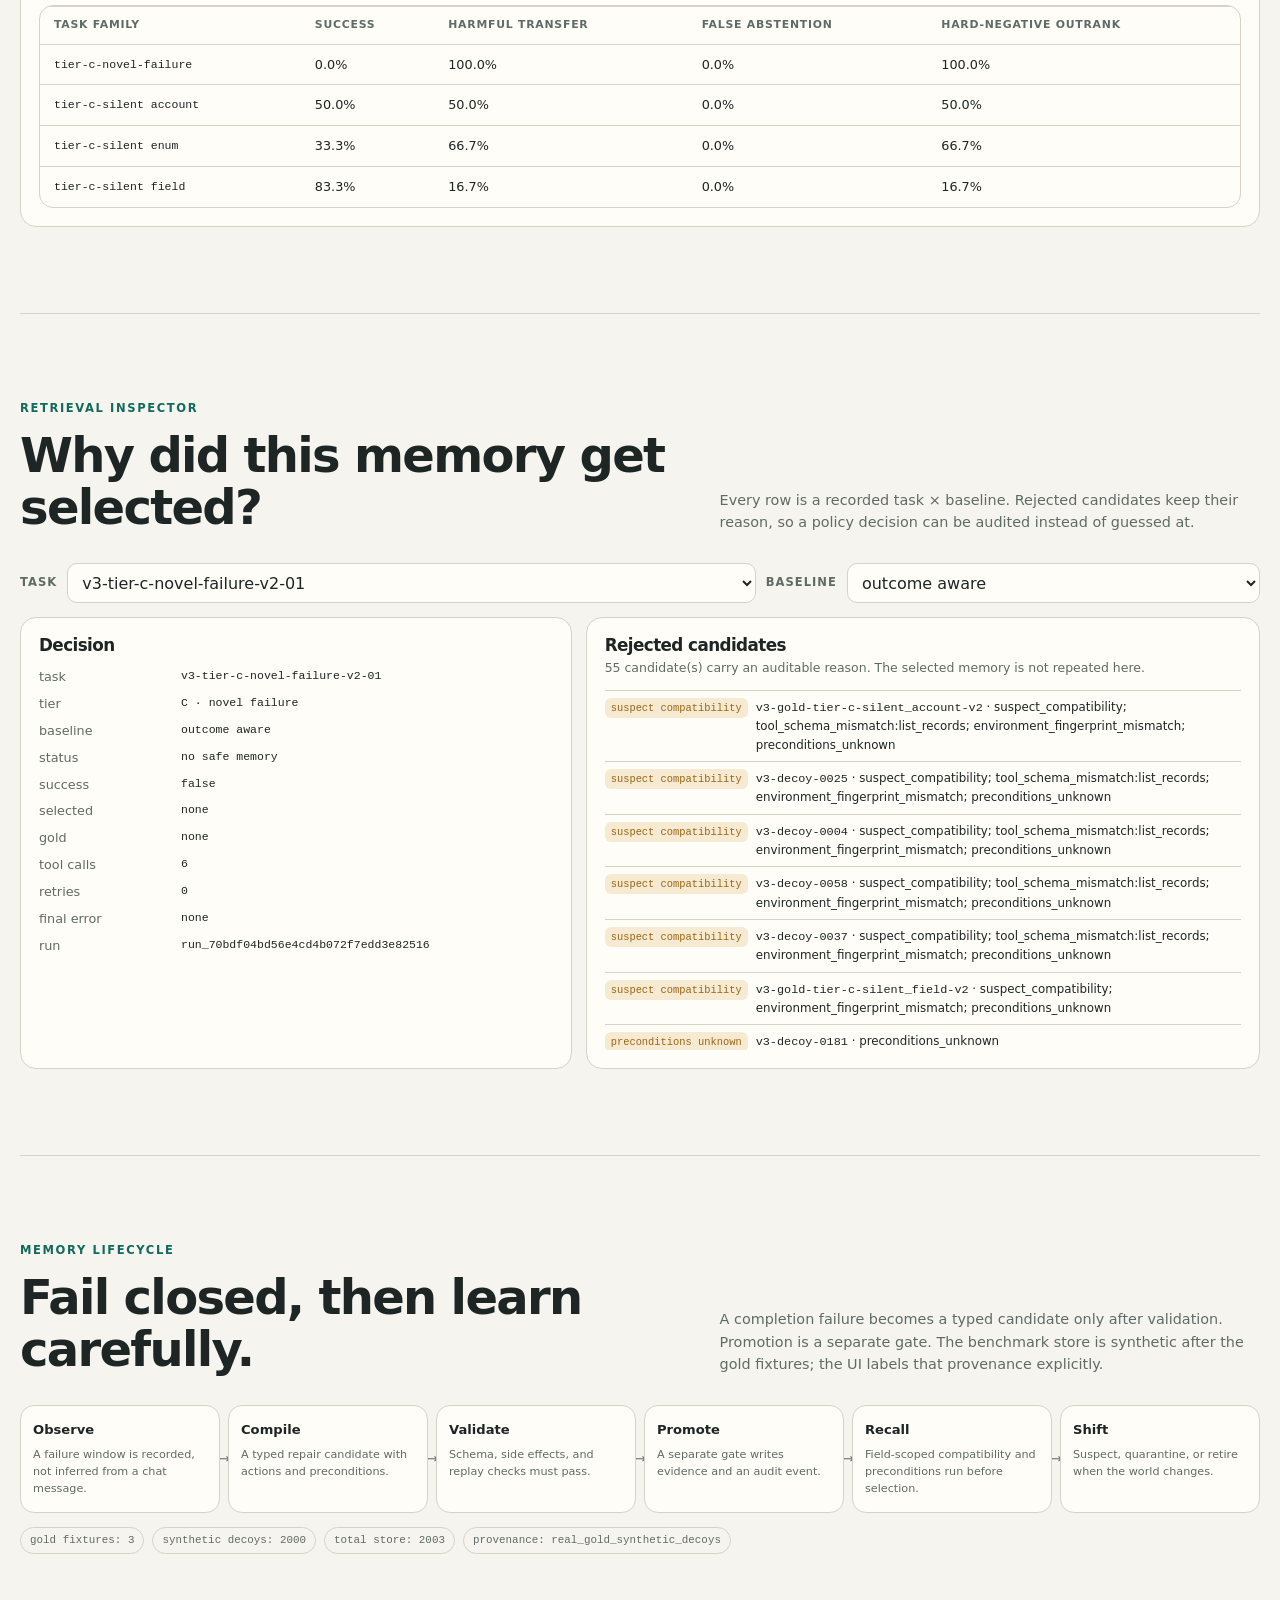
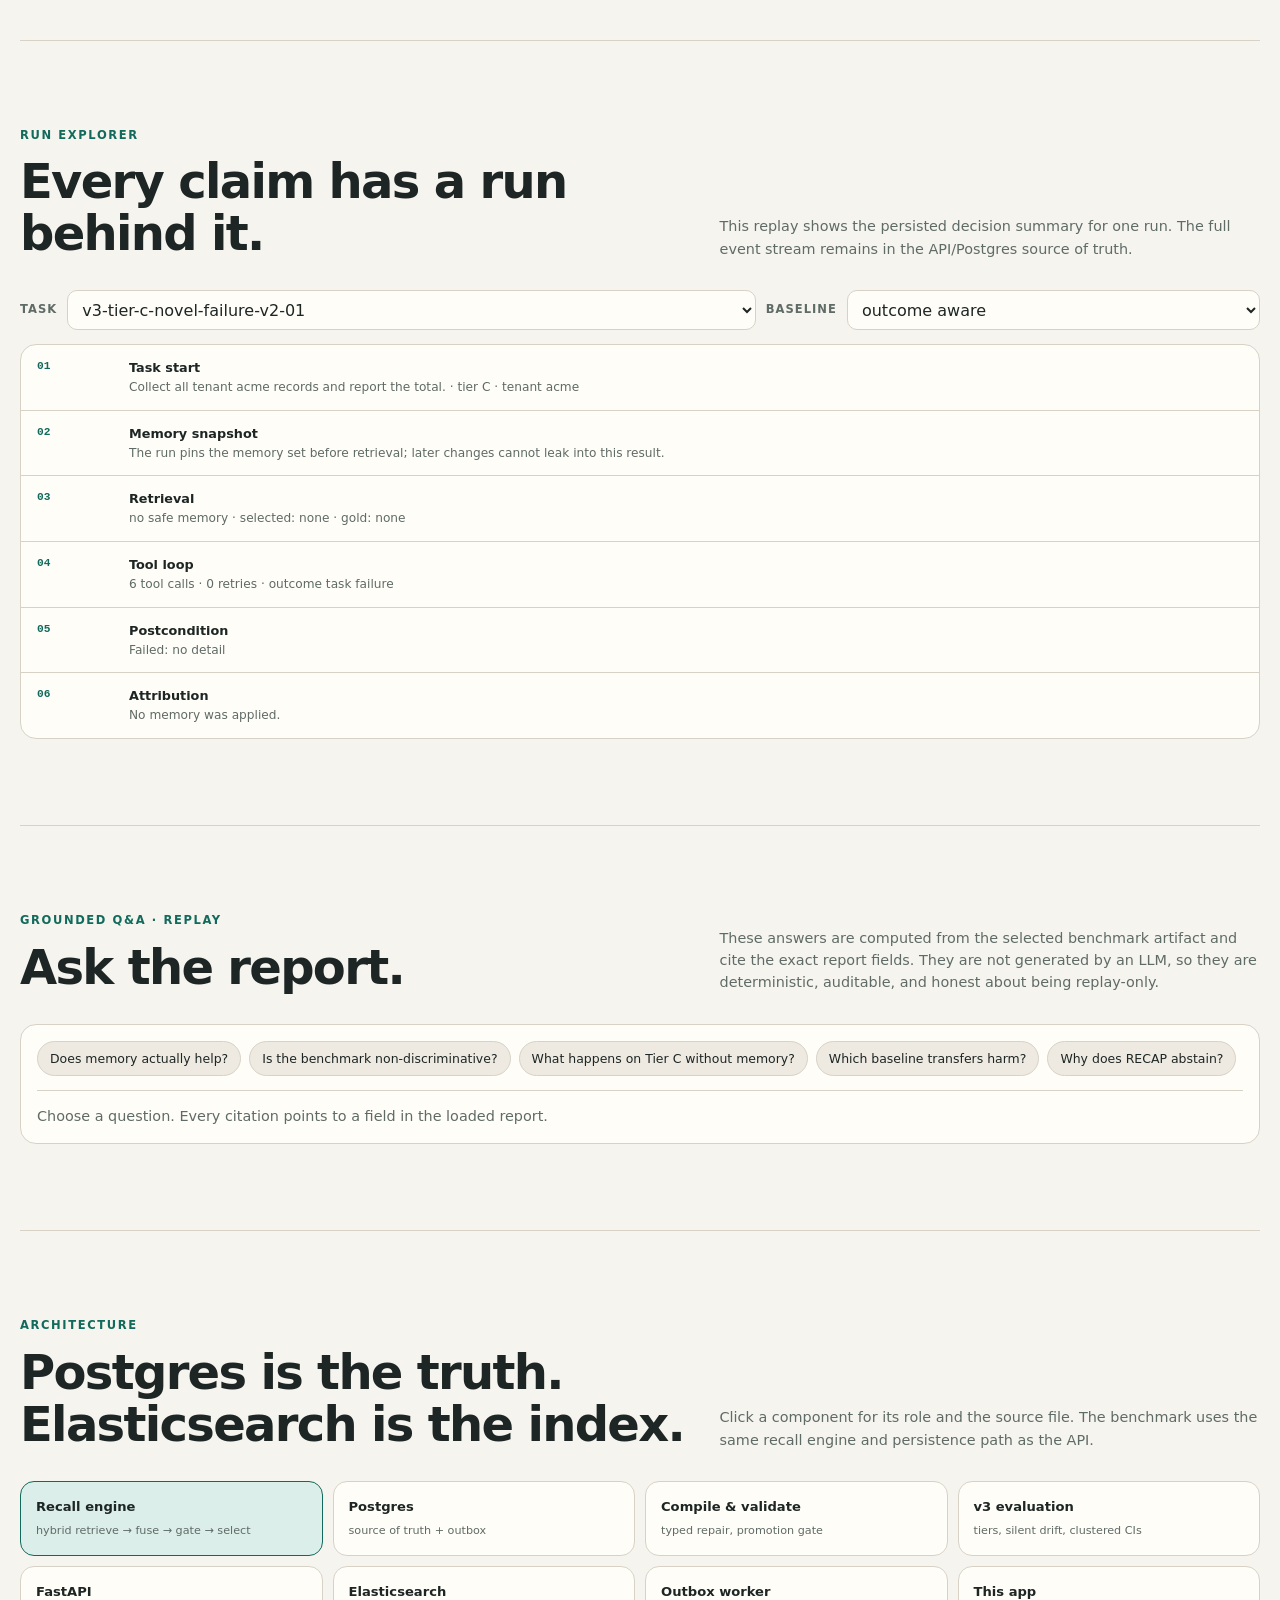
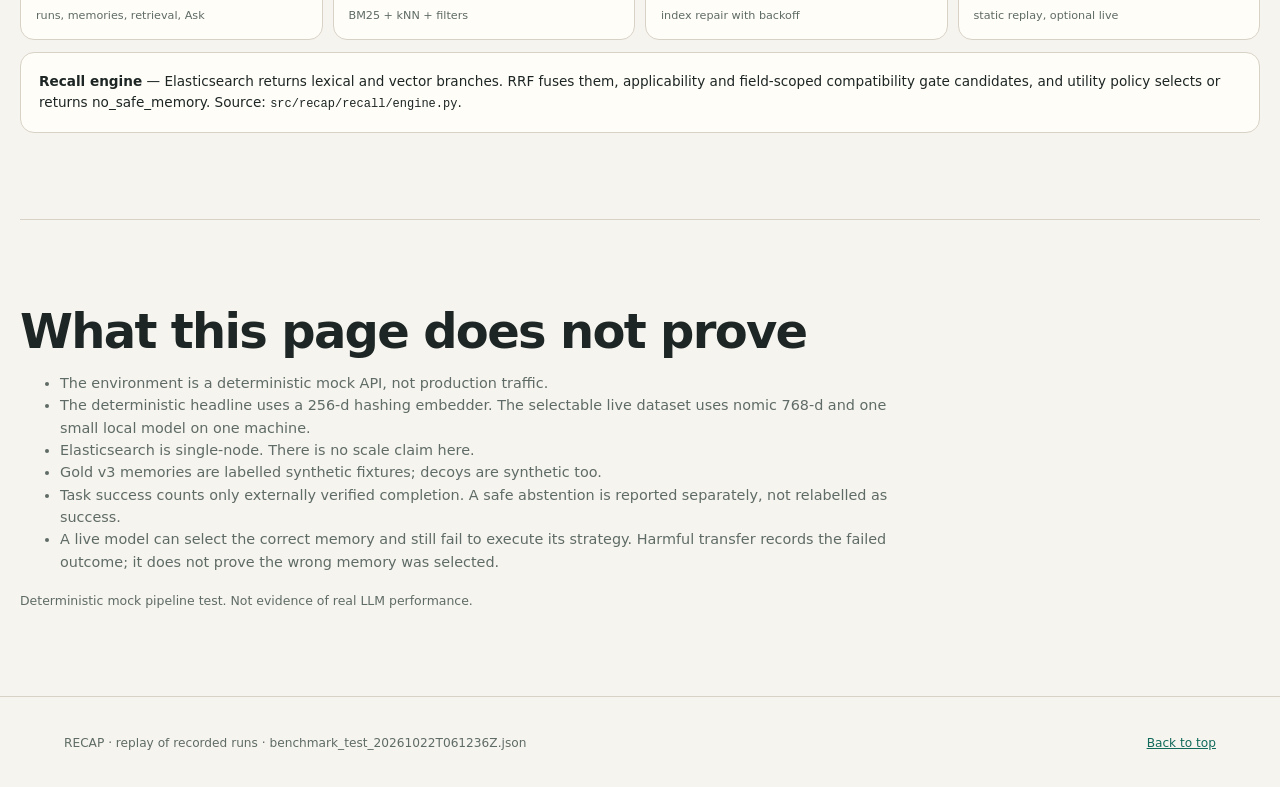
==== commit ccd9efe8: "feat: add real-data BFCL page and deploy report JSON" ====
--- a/web/index.html
+++ b/web/index.html
@@ -20,6 +20,7 @@
         <span>RECAP</span>
       </a>
       <nav aria-label="Primary navigation">
+        <a href="real-data.html">Real data (BFCL)</a>
         <a href="#drift">Silent drift</a>
         <a href="#benchmark">Benchmark</a>
         <a href="#inspector">Inspector</a>
@@ -34,6 +35,11 @@
 
     <div class="provenance" id="provenance" role="status">
       Loading recorded run provenance…
+    </div>
+
+    <div class="provenance" role="note">
+      This replay shows the <strong>synthetic v3 suite</strong>, kept as an audit trail and not as evidence.
+      Real-data results: <a href="real-data.html">BFCL v3 retrieval and failure-memory transfer</a>.
     </div>
 
     <main id="main">
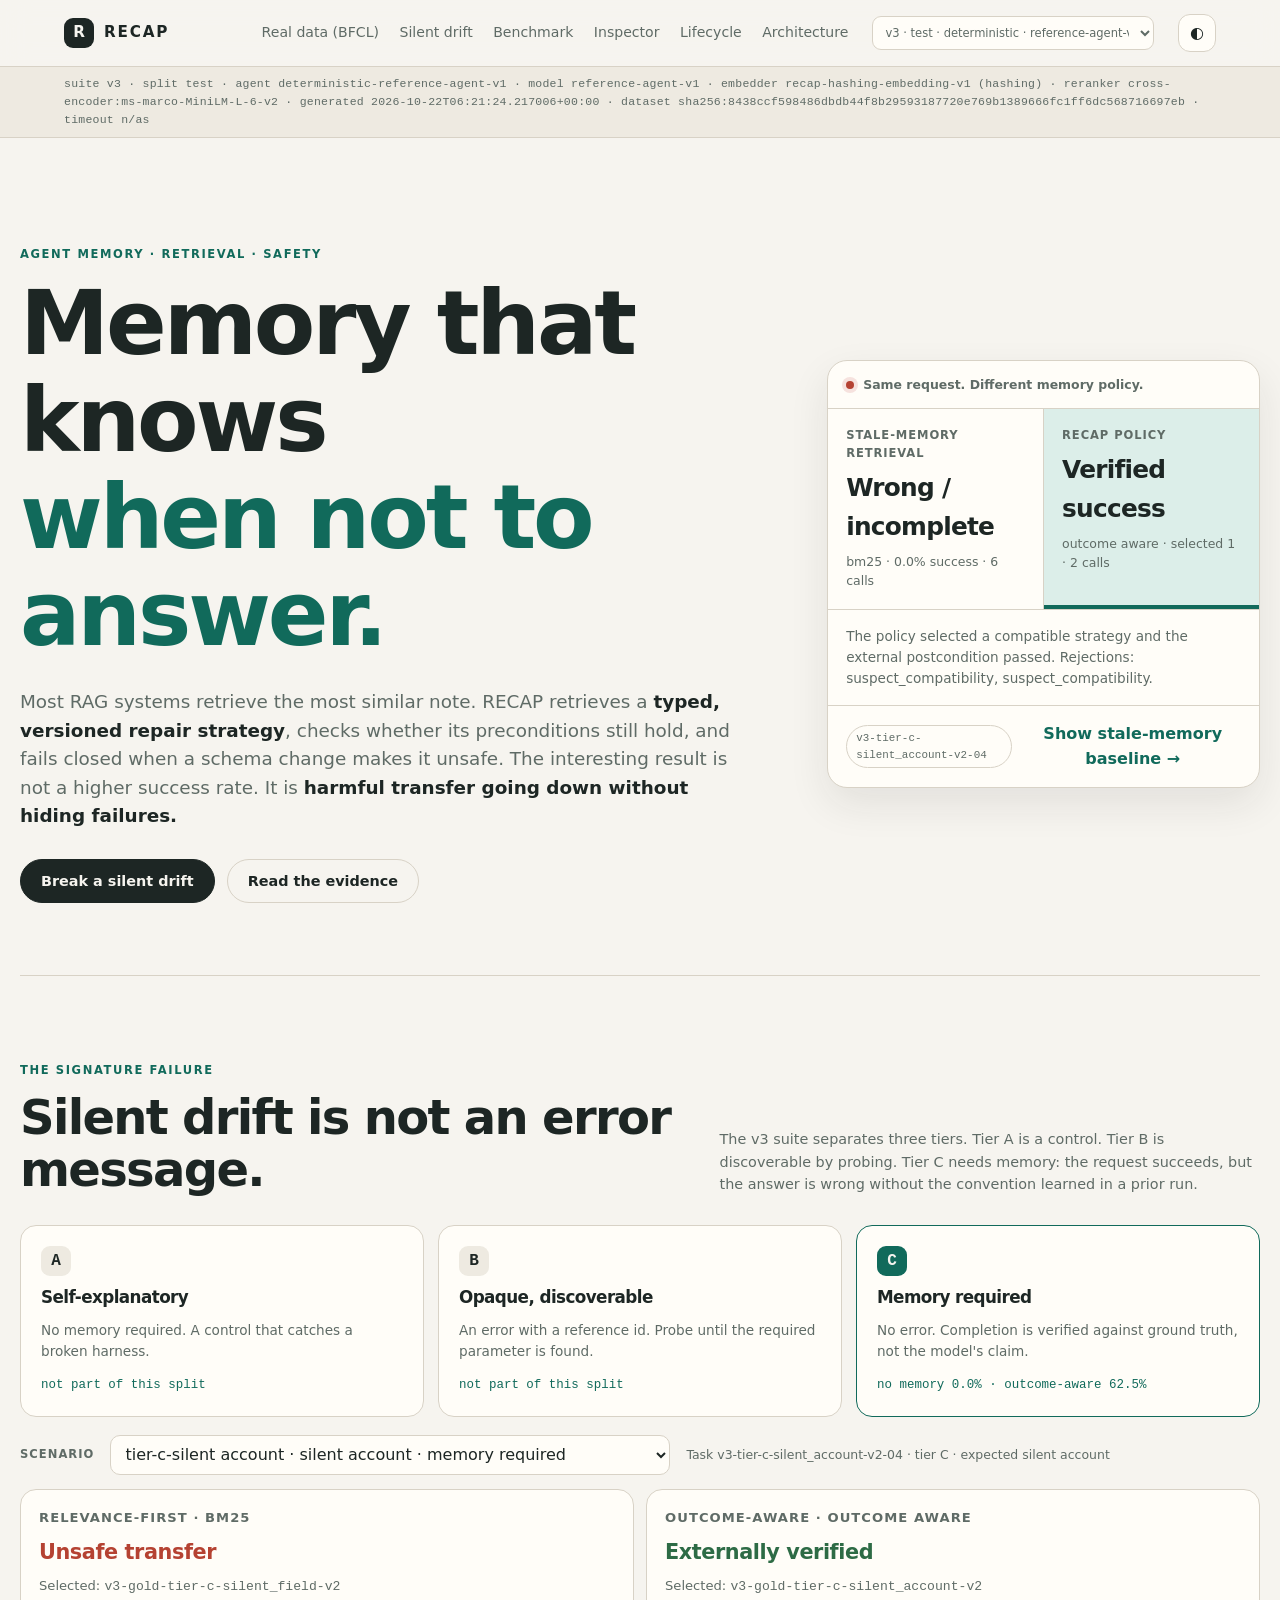
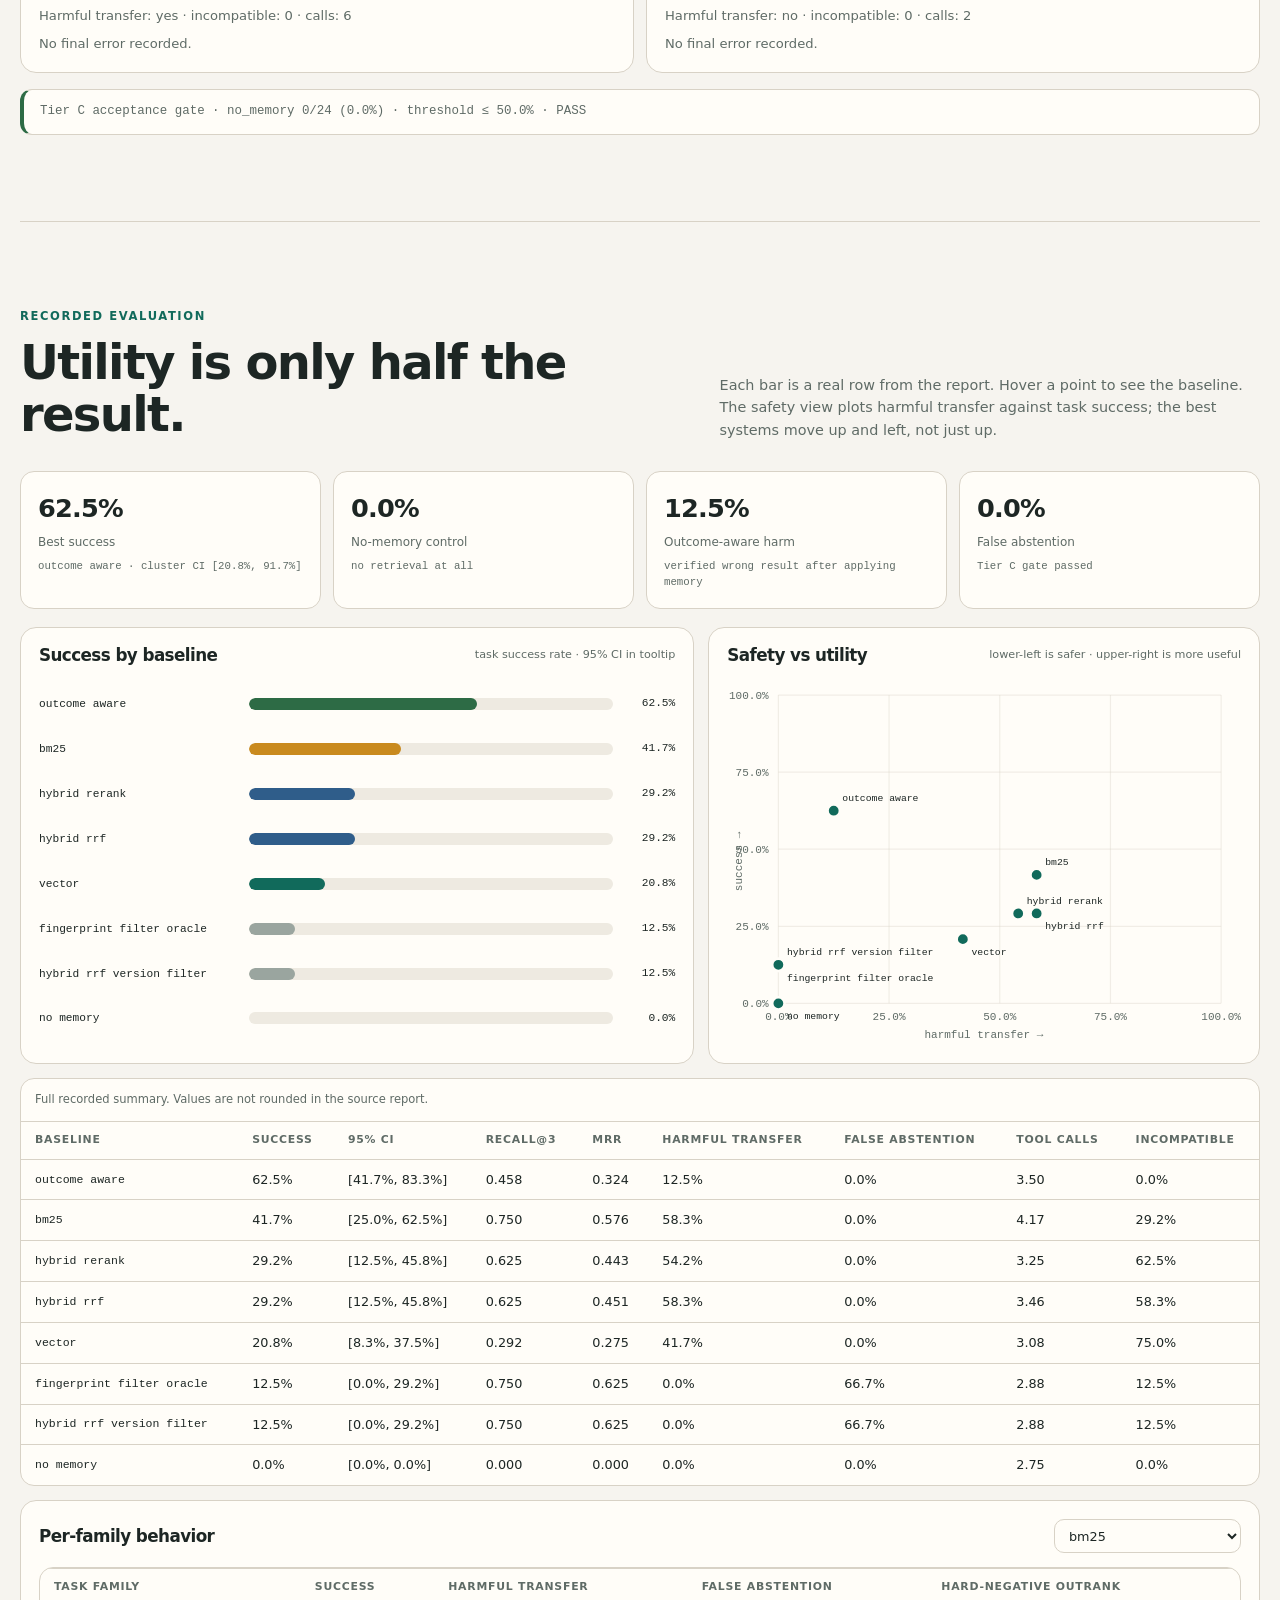
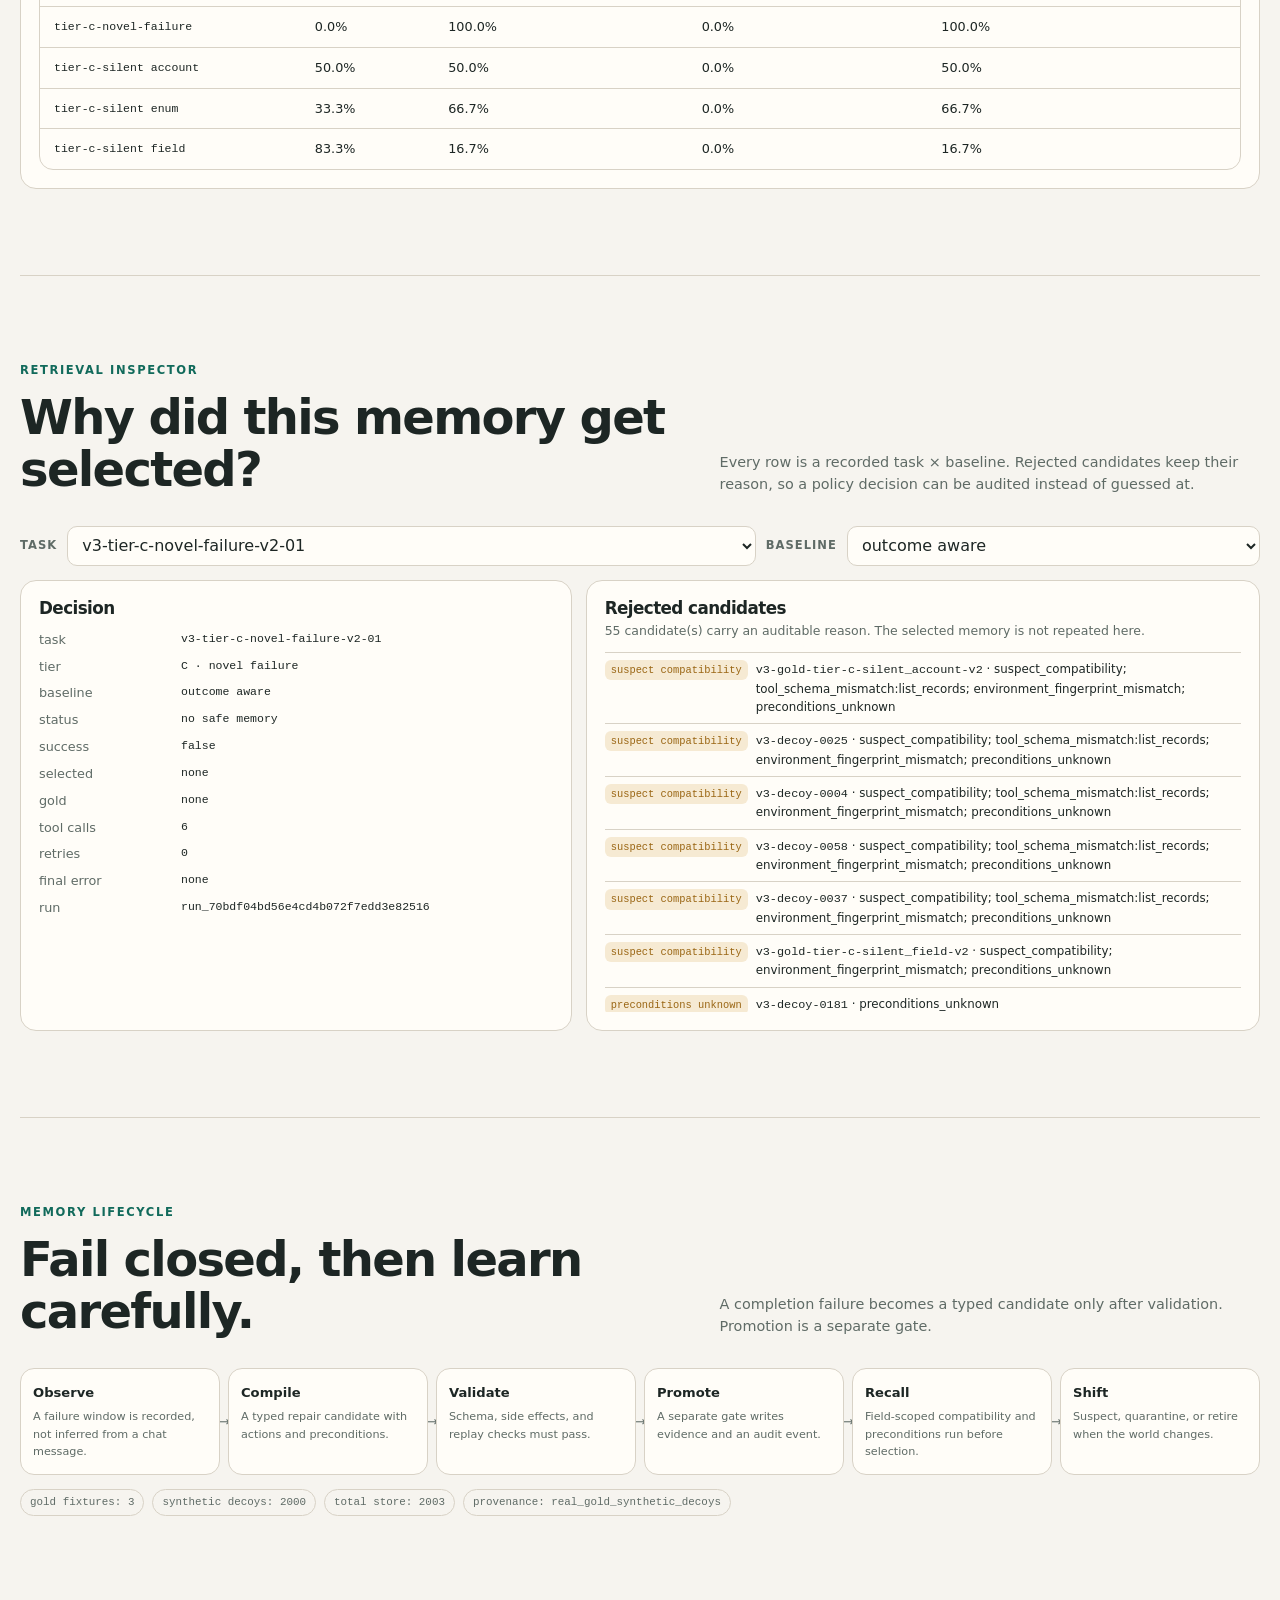
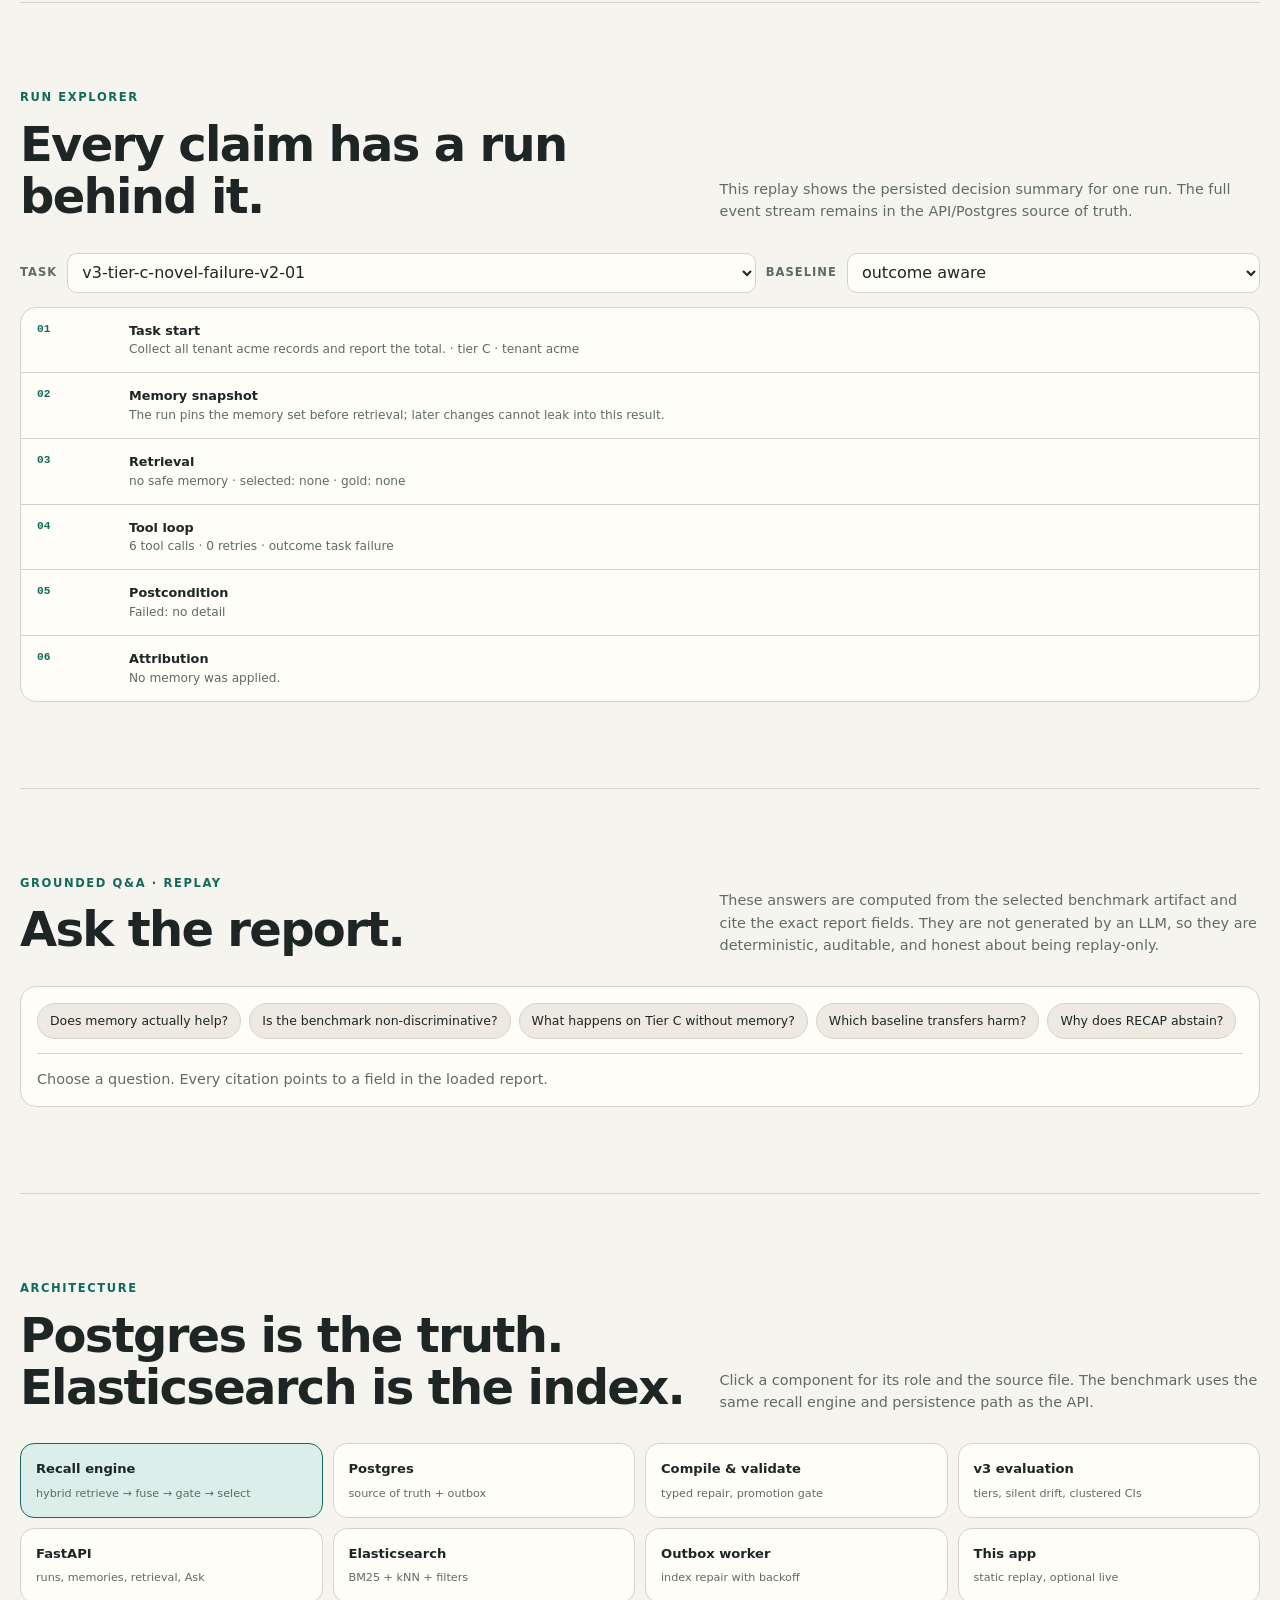
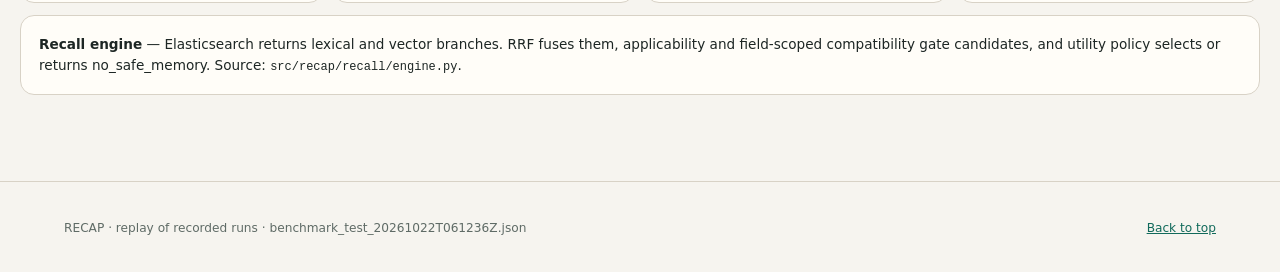
==== commit f6d78d84: "bar charts fix and removing some notices" ====
--- a/web/index.html
+++ b/web/index.html
@@ -37,11 +37,6 @@
       Loading recorded run provenance…
     </div>
 
-    <div class="provenance" role="note">
-      This replay shows the <strong>synthetic v3 suite</strong>, kept as an audit trail and not as evidence.
-      Real-data results: <a href="real-data.html">BFCL v3 retrieval and failure-memory transfer</a>.
-    </div>
-
     <main id="main">
       <section class="hero" id="top">
         <div class="hero-copy">
@@ -58,10 +53,6 @@
             <a class="button primary" href="#drift">Break a silent drift</a>
             <a class="button ghost" href="#benchmark">Read the evidence</a>
           </div>
-          <p class="micro">
-            Replay mode. Every number below comes from a committed benchmark
-            report; no live model is required to explore this page.
-          </p>
         </div>
         <aside class="hero-card" aria-labelledby="hero-card-title">
           <div class="card-topline">
@@ -156,7 +147,7 @@
         <div class="stat-row" id="stat-row"></div>
 
         <div class="chart-grid">
-          <article class="panel">
+          <article class="panel bars-panel">
             <div class="panel-heading">
               <h3>Success by baseline</h3>
               <span class="panel-caption">task success rate · 95% CI in tooltip</span>
@@ -244,8 +235,7 @@
           </div>
           <p class="section-note">
             A completion failure becomes a typed candidate only after validation.
-            Promotion is a separate gate. The benchmark store is synthetic after
-            the gold fixtures; the UI labels that provenance explicitly.
+            Promotion is a separate gate.
           </p>
         </div>
         <div class="lifecycle" id="lifecycle-flow" aria-label="Memory lifecycle"></div>
@@ -306,18 +296,6 @@
         <div class="architecture" id="architecture-grid"></div>
       </section>
 
-      <section class="section limitations">
-        <h2>What this page does not prove</h2>
-        <ul>
-          <li>The environment is a deterministic mock API, not production traffic.</li>
-          <li>The deterministic headline uses a 256-d hashing embedder. The selectable live dataset uses nomic 768-d and one small local model on one machine.</li>
-          <li>Elasticsearch is single-node. There is no scale claim here.</li>
-          <li>Gold v3 memories are labelled synthetic fixtures; decoys are synthetic too.</li>
-          <li>Task success counts only externally verified completion. A safe abstention is reported separately, not relabelled as success.</li>
-          <li>A live model can select the correct memory and still fail to execute its strategy. Harmful transfer records the failed outcome; it does not prove the wrong memory was selected.</li>
-        </ul>
-        <p class="micro" id="limitations-source"></p>
-      </section>
     </main>
 
     <footer class="site-footer">
--- a/web/styles.css
+++ b/web/styles.css
@@ -1074,3 +1074,35 @@
     transition: none !important;
   }
 }
+
+/* recap-tighten */
+:root { --info: #2f5d8a; }
+[data-theme="dark"] { --info: #8db8e8; }
+
+/* Utility bars: .bar-fill is a <span> inside the track, so it was never given a size. */
+.bar-fill { display: block; width: 0; min-width: 0; transition: width 0.7s cubic-bezier(0.2, 0.7, 0.2, 1); }
+.bar-track { height: 12px; }
+.bar-fill.ok { background: var(--ok); }
+.bar-fill.warn { background: #c98a1e; }
+.bar-fill.info { background: var(--info); }
+.bar-fill.mute { background: #9aa59f; }
+.bar-row { grid-template-columns: clamp(120px, 32%, 200px) minmax(0, 1fr) 52px; }
+.bar-label { white-space: normal; overflow: visible; text-overflow: clip; overflow-wrap: anywhere; line-height: 1.25; }
+.bars-panel { display: flex; flex-direction: column; }
+.bars-panel .bars { flex: 1; justify-content: space-evenly; }
+@media (prefers-reduced-motion: reduce) { .bar-fill { transition: none; } }
+
+/* Silent drift: scenario picker becomes a full-width toolbar, so its text is never clipped
+   and it scales from phone to ultrawide. */
+.drift-panel { grid-template-columns: 1fr; gap: 14px; }
+.drift-controls { flex-direction: row; flex-wrap: wrap; align-items: center; gap: 10px 16px; }
+.drift-panel > * { min-width: 0; }
+.drift-controls select { flex: 0 1 clamp(280px, 46vw, 560px); width: auto; min-width: 0; max-width: 100%; text-overflow: ellipsis; }
+.drift-controls .hint { flex: 1 1 260px; margin: 0; }
+@media (max-width: 640px) { .drift-controls select { flex-basis: 100%; } }
+@media (min-width: 641px) and (max-width: 980px) { .tier-grid { grid-template-columns: repeat(3, 1fr); } }
+
+/* Header: nav, embedder select and theme button used to overflow between ~980px and ~1100px. */
+.site-header { flex-wrap: wrap; gap: 10px clamp(12px, 2vw, 24px); }
+.site-header nav { gap: clamp(12px, 1.6vw, 22px); flex-wrap: wrap; }
+.dataset-select { max-width: clamp(170px, 22vw, 310px); min-width: 0; }
